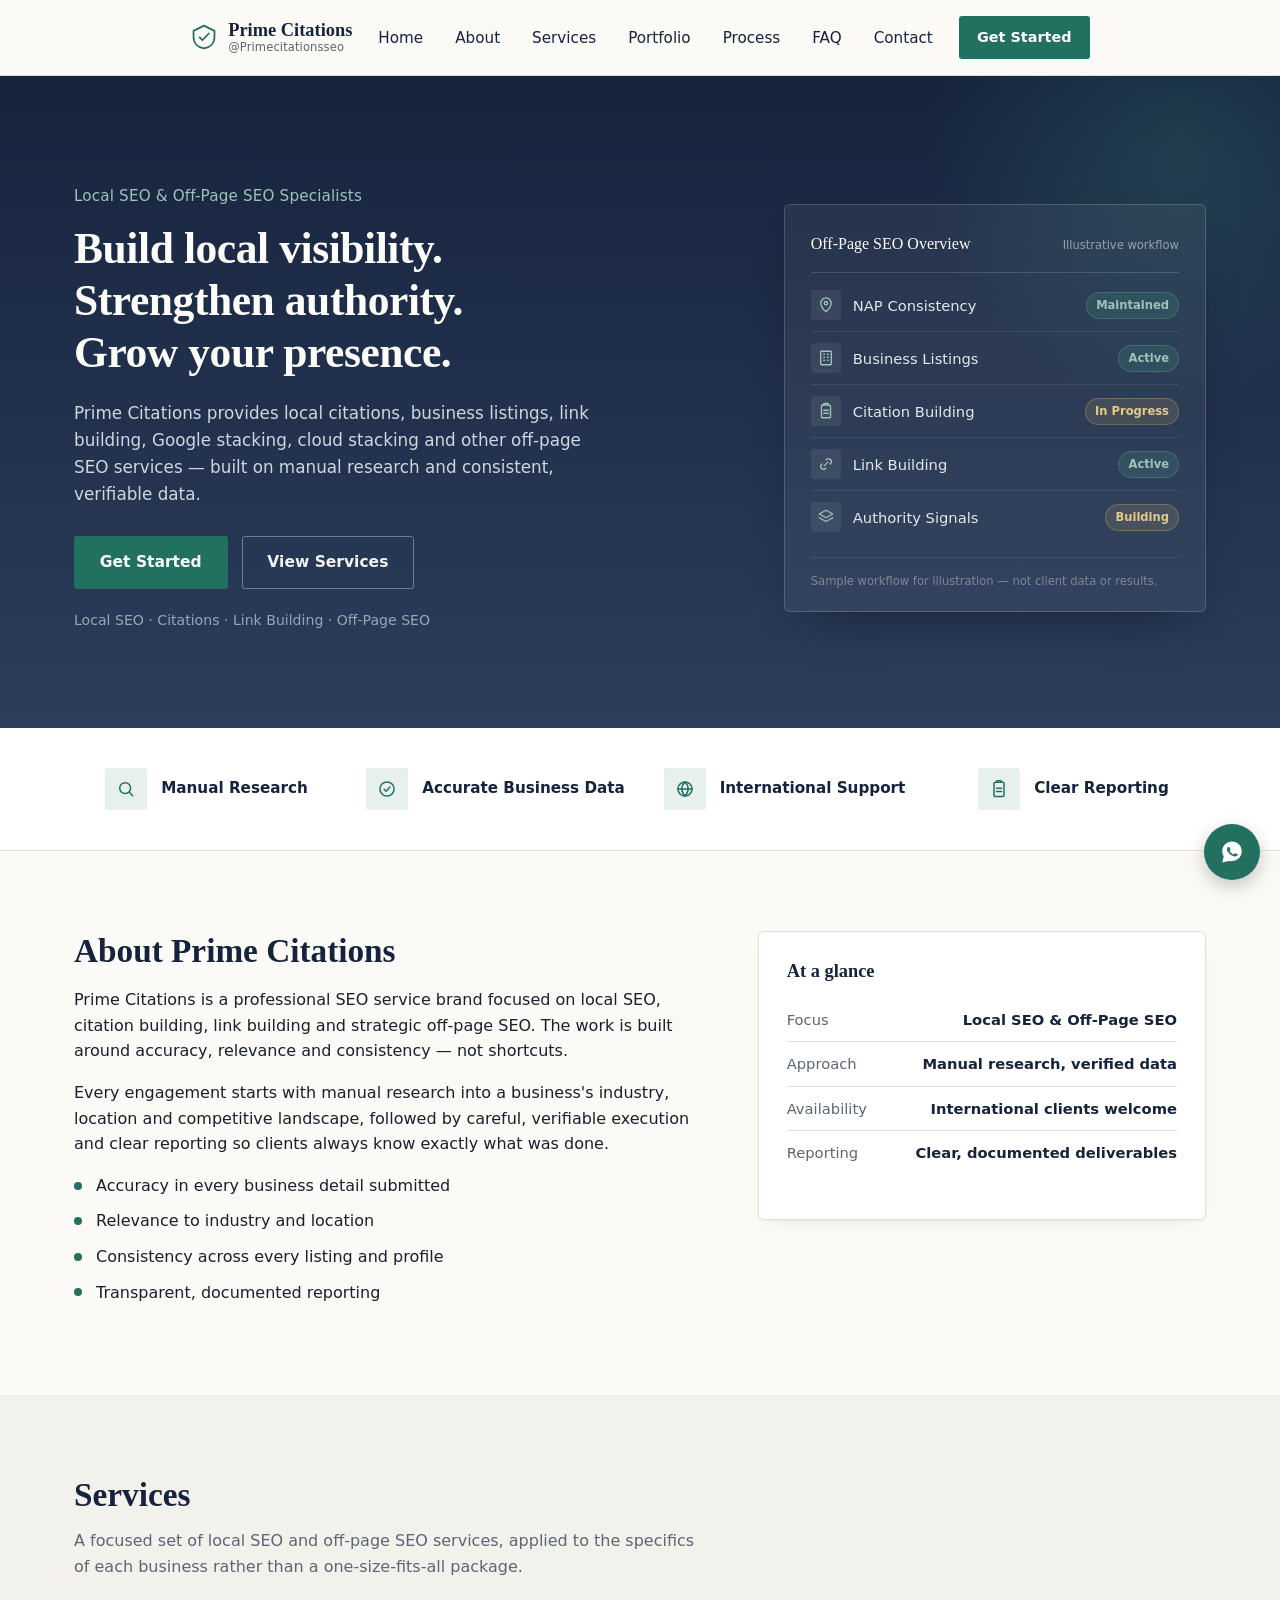
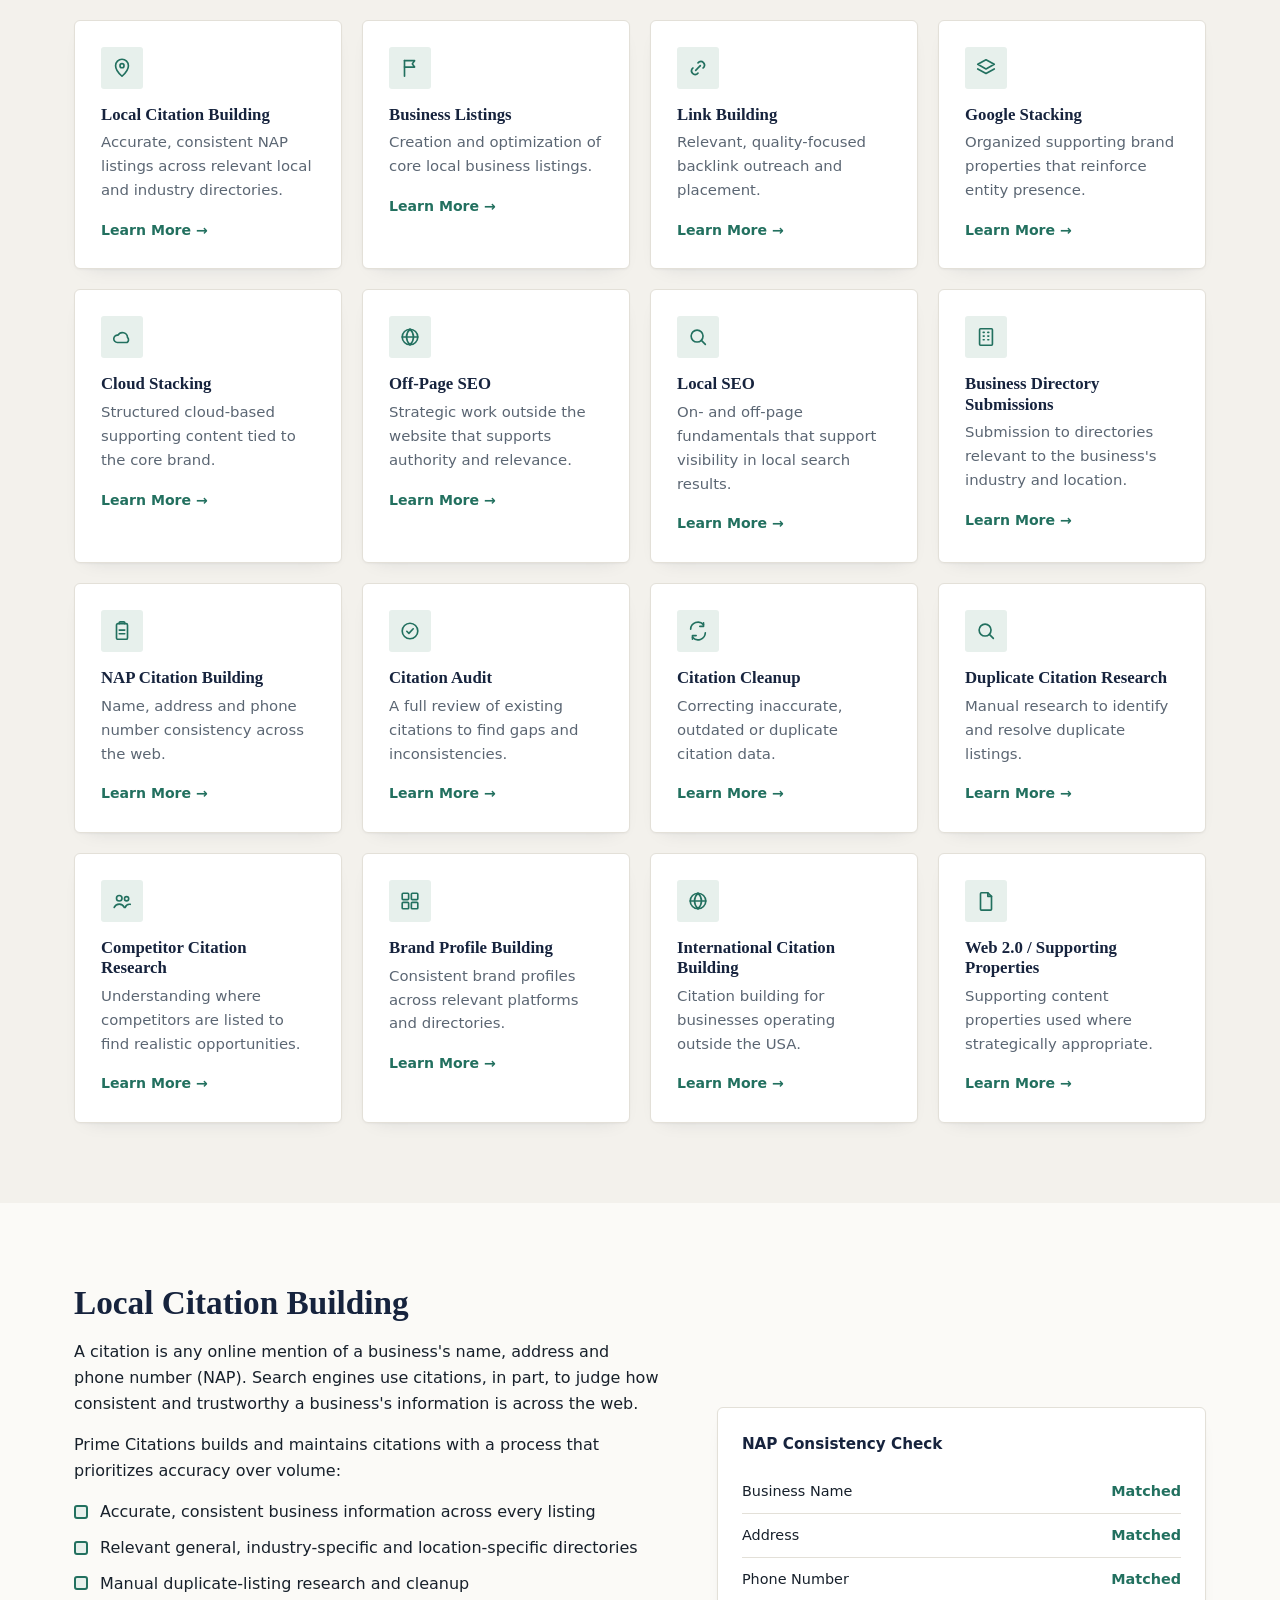
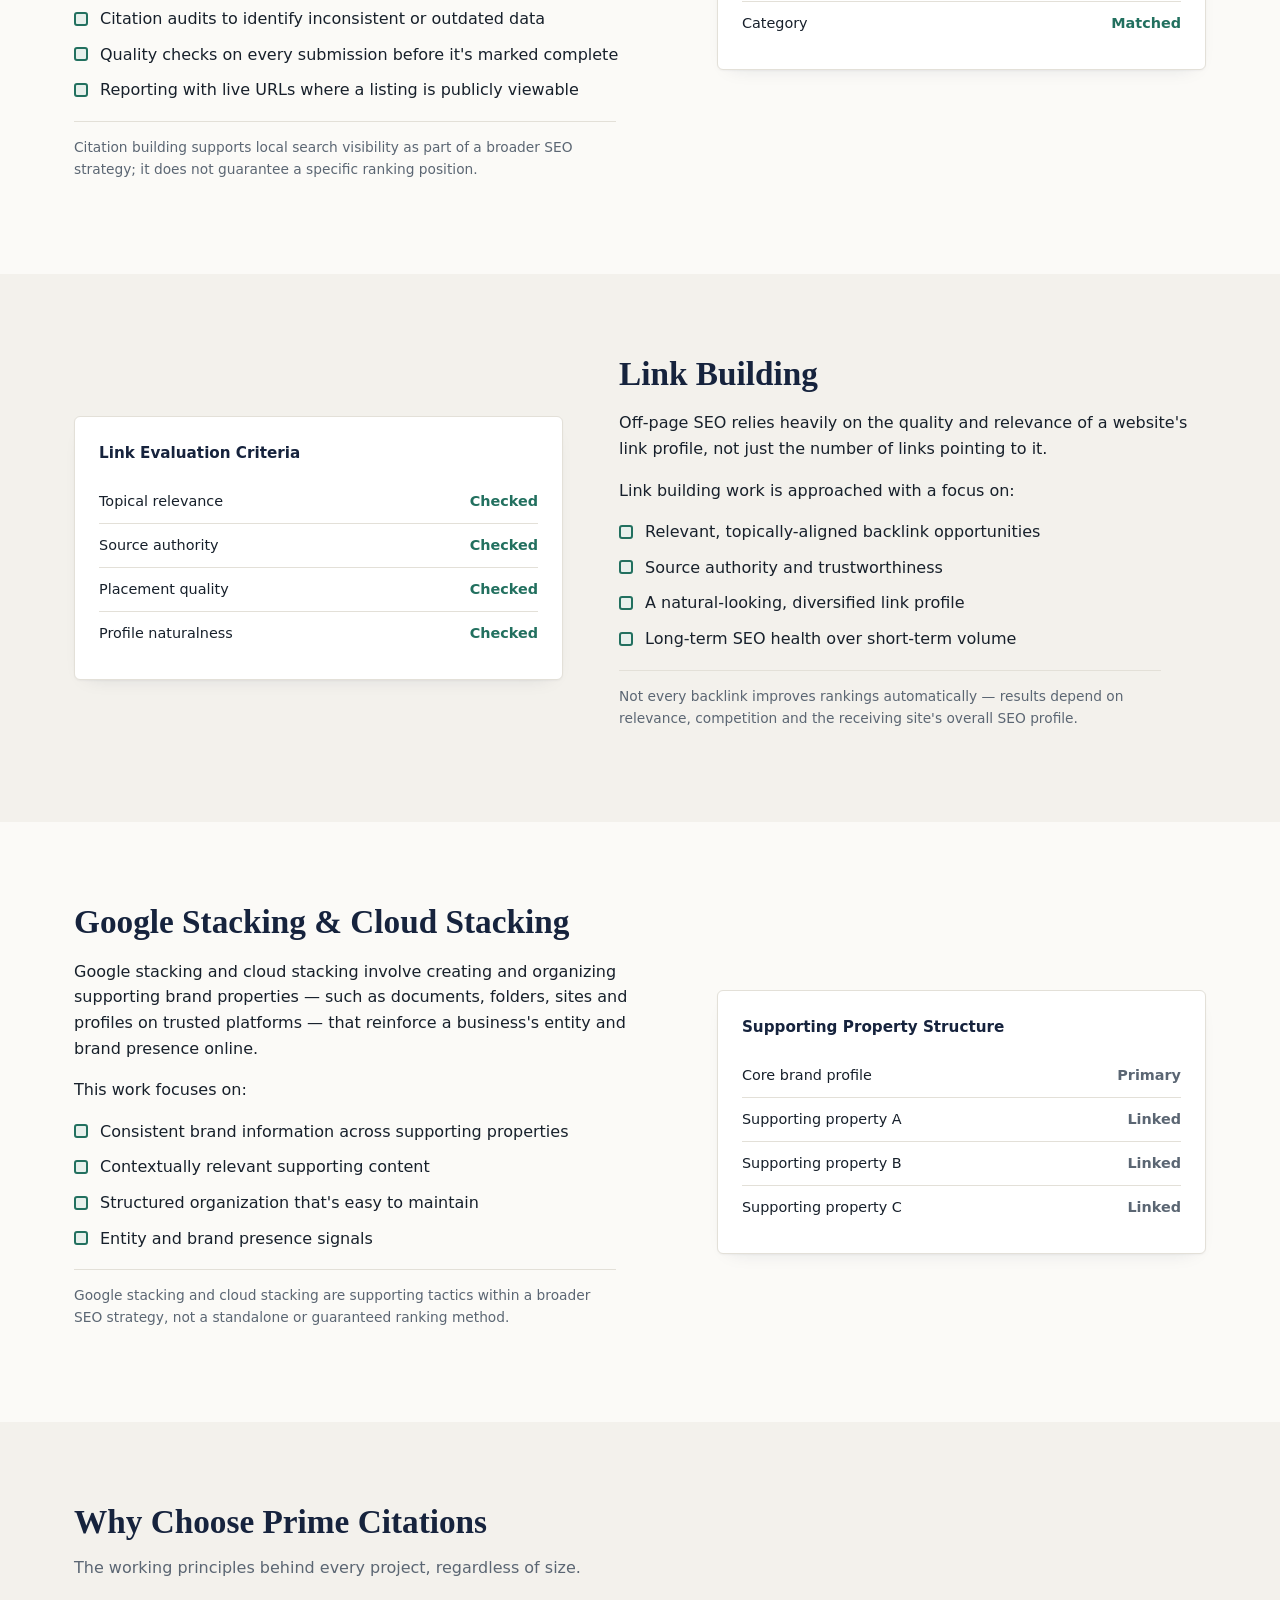
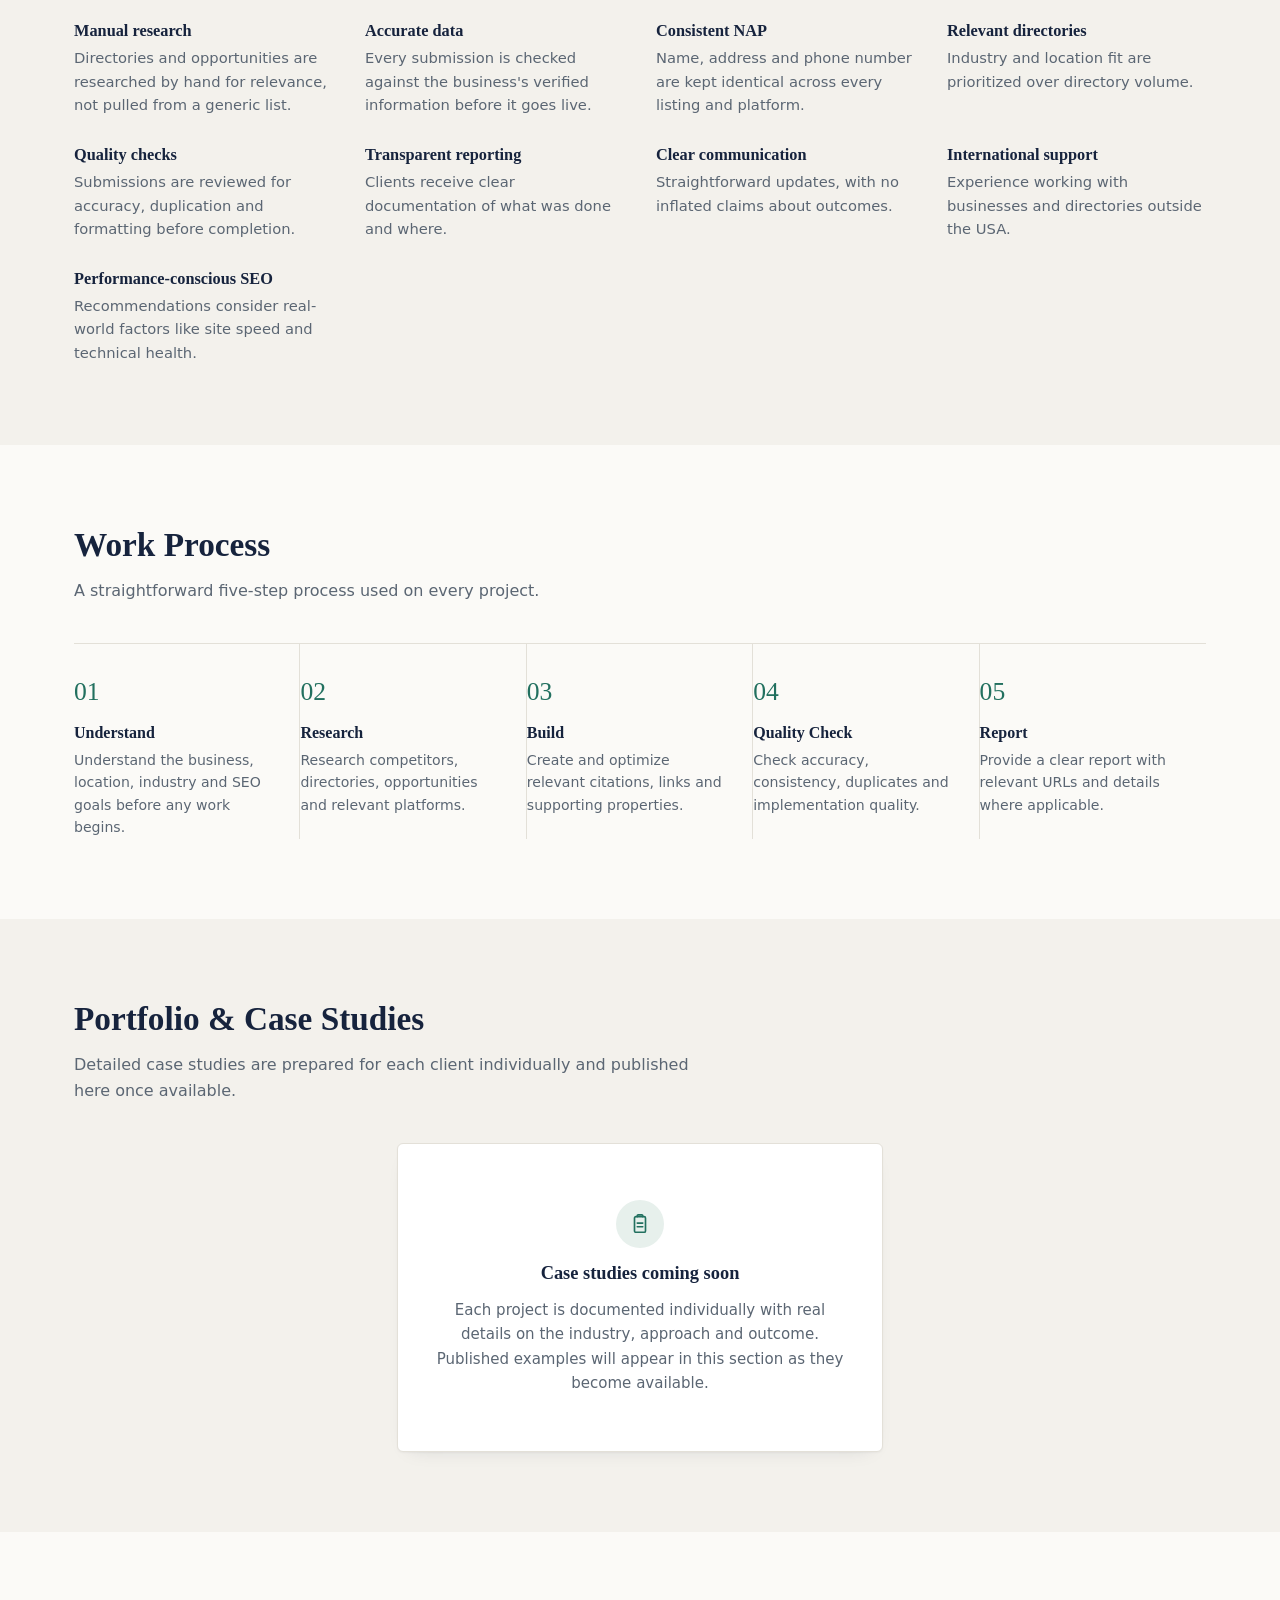
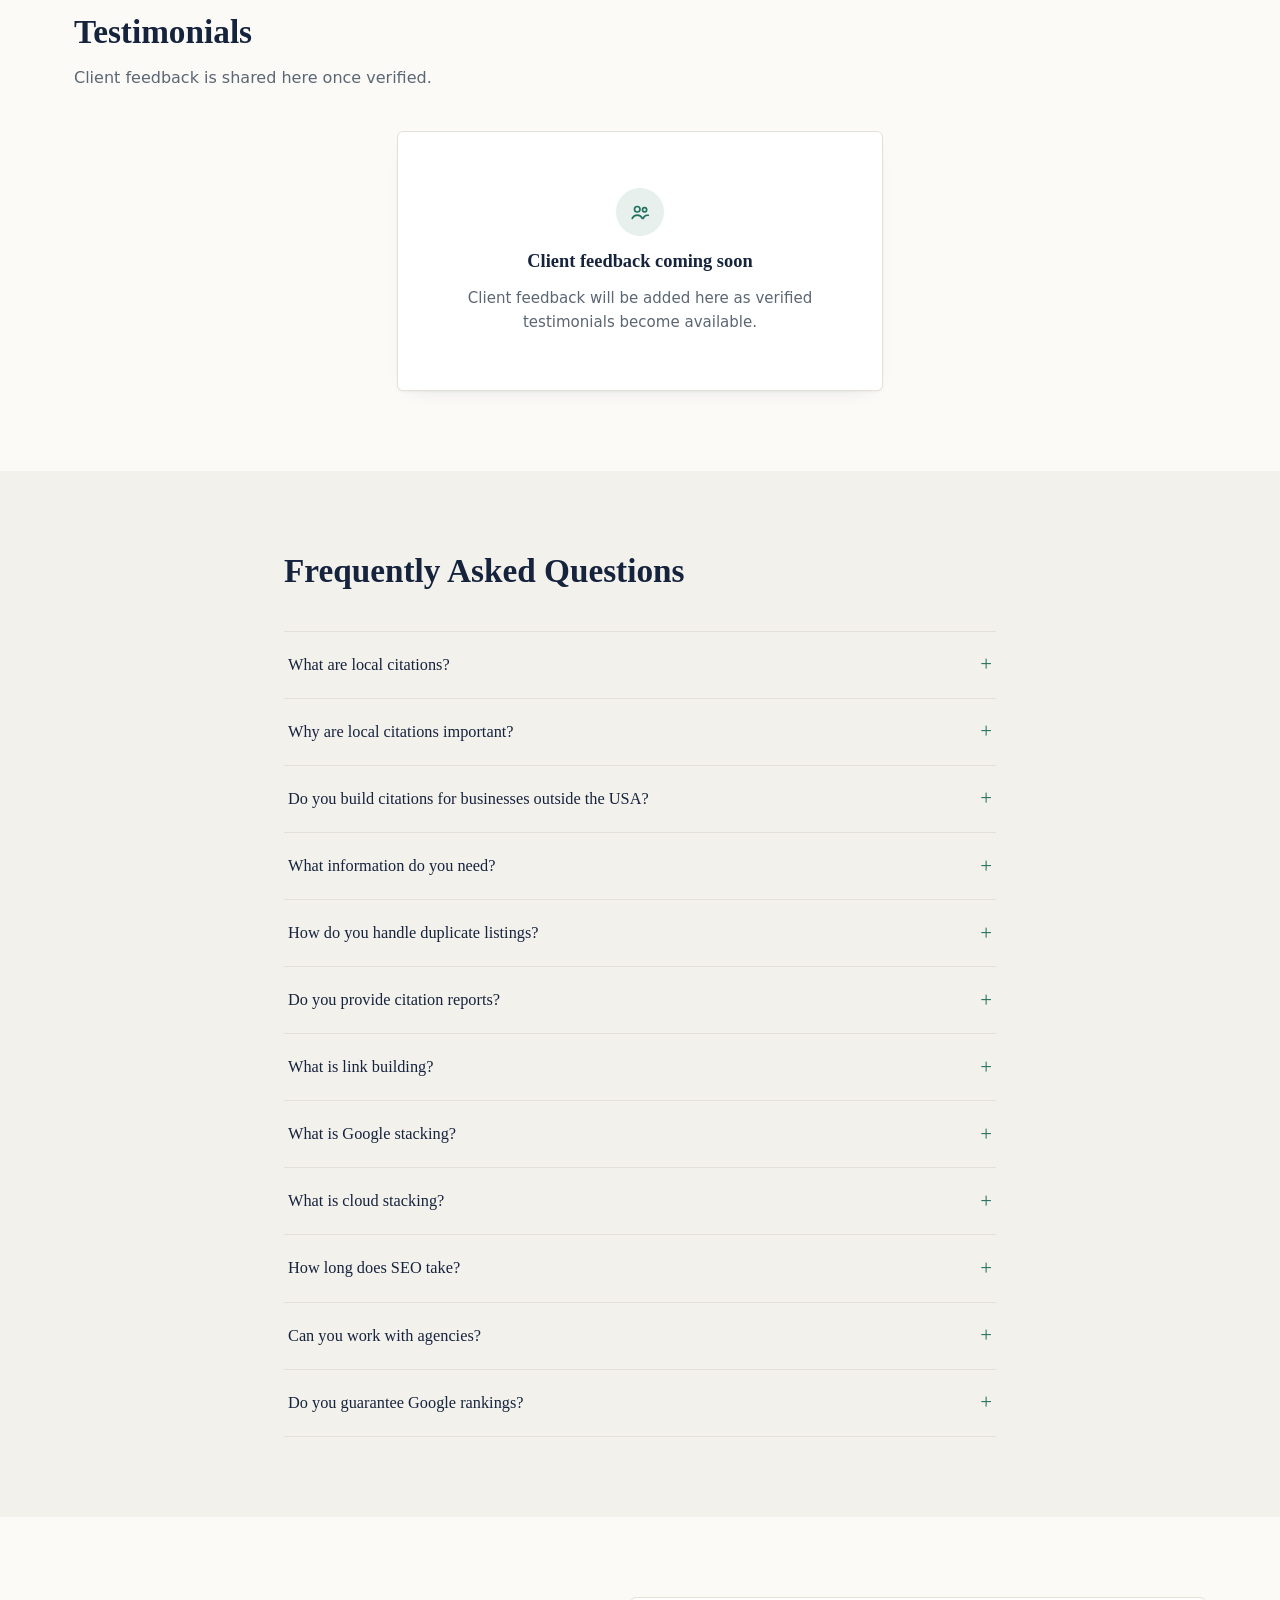
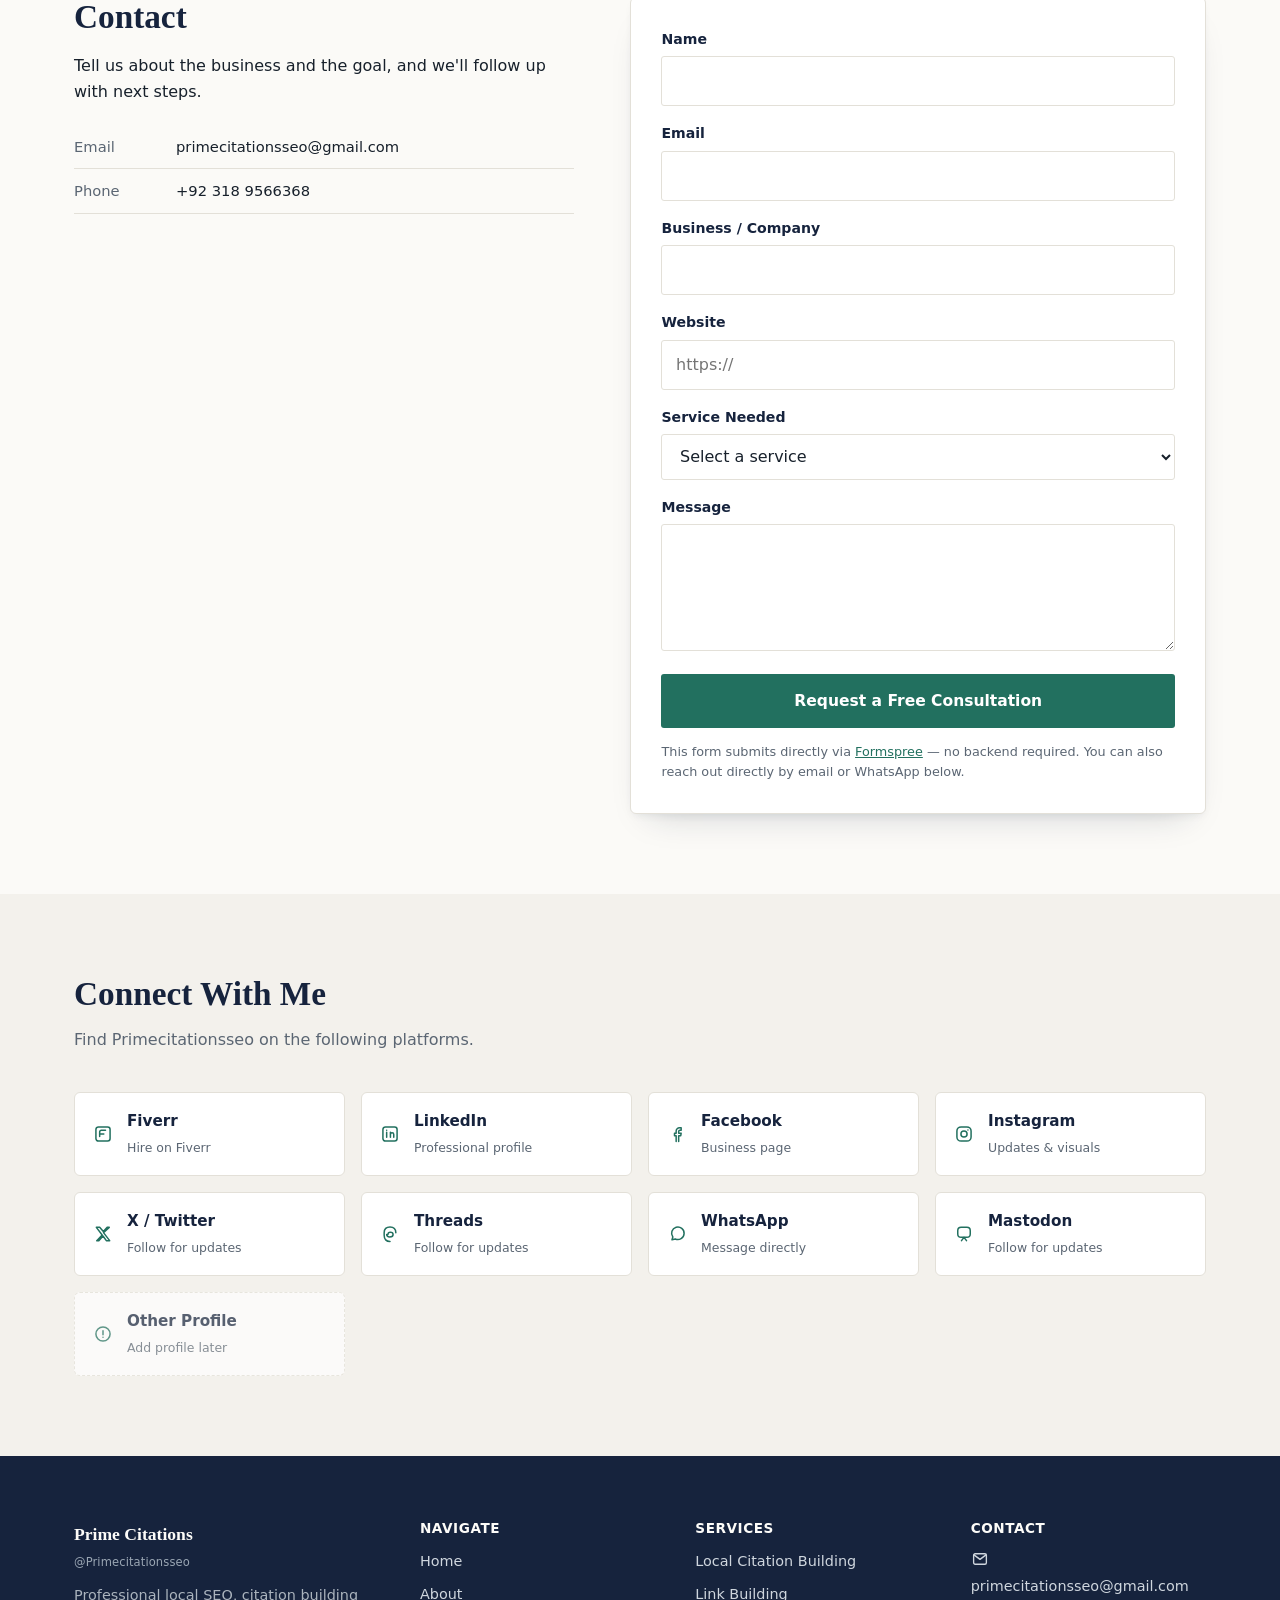
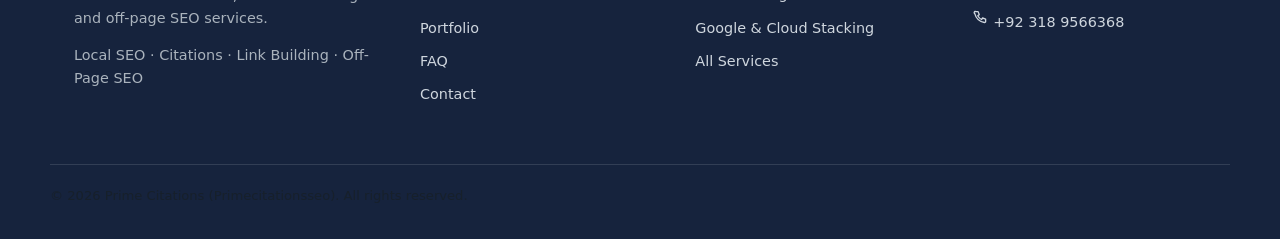
==== index.html @ f55e492c "Add files via upload" ====
<!DOCTYPE html>
<html lang="en">
<head>
<meta charset="UTF-8">
<meta name="viewport" content="width=device-width, initial-scale=1.0">
<title>Prime Citations | Local SEO, Citation Building &amp; Off-Page SEO Services</title>
<meta name="description" content="Prime Citations (Primecitationsseo) provides professional local SEO, citation building, link building and off-page SEO services for businesses that want a stronger, more consistent online presence.">
<meta name="author" content="Prime Citations">
<meta name="robots" content="index, follow">
<link rel="canonical" href="YOUR_WEBSITE_URL_HERE/">

<!-- Open Graph -->
<meta property="og:type" content="website">
<meta property="og:site_name" content="Prime Citations">
<meta property="og:title" content="Prime Citations | Local SEO, Citation Building &amp; Off-Page SEO Services">
<meta property="og:description" content="Professional local SEO, citation building, link building and off-page SEO services. Manual research, accurate NAP data and transparent reporting.">
<meta property="og:url" content="YOUR_WEBSITE_URL_HERE/">
<meta property="og:image" content="YOUR_WEBSITE_URL_HERE/assets/images/og-cover.webp">

<!-- Twitter / X -->
<meta name="twitter:card" content="summary_large_image">
<meta name="twitter:title" content="Prime Citations | Local SEO &amp; Off-Page SEO Services">
<meta name="twitter:description" content="Local citation building, link building and Google/cloud stacking for businesses that want a consistent, trustworthy online presence.">
<meta name="twitter:image" content="YOUR_WEBSITE_URL_HERE/assets/images/og-cover.webp">

<link rel="icon" href="favicon.svg" type="image/svg+xml">
<link rel="stylesheet" href="style.css">

<script type="application/ld+json">
{
  "@context": "https://schema.org",
  "@type": "ProfessionalService",
  "name": "Prime Citations",
  "alternateName": "Primecitationsseo",
  "description": "Professional local SEO, citation building, link building and off-page SEO services.",
  "url": "YOUR_WEBSITE_URL_HERE/",
  "email": "primecitationsseo@gmail.com",
  "telephone": "+923189566368",
  "areaServed": "Worldwide",
  "priceRange": "$$",
  "sameAs": [
    "https://www.fiverr.com/prime_citations?public_mode=true",
    "https://www.linkedin.com/in/khalil-ahmad-primecitationsseo",
    "https://www.facebook.com/primecitationsseo/",
    "https://www.instagram.com/khalilahmadk88/",
    "https://x.com/khalilahmad888",
    "https://www.threads.com/@khalilahmadk88",
    "https://mastodon.social/@primecitationsseo"
  ]
}
</script>
</head>
<body>

<a class="skip-link" href="#main">Skip to content</a>

<header class="site-header" id="site-header">
  <div class="container header-inner">
    <a href="#home" class="brand" aria-label="Prime Citations home">
      <span class="brand-mark" aria-hidden="true">
        <svg viewBox="0 0 32 32" width="28" height="28" fill="none" stroke="currentColor" stroke-width="2" stroke-linecap="round" stroke-linejoin="round">
          <path d="M16 3 4 9v6c0 8 5 13 12 14 7-1 12-6 12-14V9L16 3z"/>
          <path d="M11 16.5l3.2 3.2L21.5 12"/>
        </svg>
      </span>
      <span class="brand-text">
        <span class="brand-name">Prime Citations</span>
        <span class="brand-username">@Primecitationsseo</span>
      </span>
    </a>

    <nav class="main-nav" id="main-nav" aria-label="Primary">
      <ul>
        <li><a href="#home">Home</a></li>
        <li><a href="#about">About</a></li>
        <li><a href="#services">Services</a></li>
        <li><a href="#portfolio">Portfolio</a></li>
        <li><a href="#process">Process</a></li>
        <li><a href="#faq">FAQ</a></li>
        <li><a href="#contact">Contact</a></li>
      </ul>
    </nav>

    <div class="header-actions">
      <a href="#contact" class="btn btn-primary btn-sm">Get Started</a>
      <button class="nav-toggle" id="nav-toggle" aria-expanded="false" aria-controls="main-nav" aria-label="Open menu">
        <span></span><span></span><span></span>
      </button>
    </div>
  </div>
</header>

<main id="main">

  <!-- HERO -->
  <section class="hero" id="home">
    <div class="container hero-inner">
      <div class="hero-copy">
        <p class="hero-kicker">Local SEO &amp; Off-Page SEO Specialists</p>
        <h1>Build local visibility. Strengthen authority. Grow your presence.</h1>
        <p class="hero-lede">Prime Citations provides local citations, business listings, link building, Google stacking, cloud stacking and other off-page SEO services &mdash; built on manual research and consistent, verifiable data.</p>
        <div class="hero-actions">
          <a href="#contact" class="btn btn-primary">Get Started</a>
          <a href="#services" class="btn btn-outline">View Services</a>
        </div>
        <p class="hero-trustline">Local SEO &middot; Citations &middot; Link Building &middot; Off-Page SEO</p>
      </div>
      <div class="hero-panel" aria-hidden="true">
        <div class="hero-panel-card">
          <div class="hero-panel-head">
            <span class="hero-panel-title">Off-Page SEO Overview</span>
            <span class="hero-panel-subtitle">Illustrative workflow</span>
          </div>
          <div class="hero-panel-row">
            <span class="hero-panel-icon"><svg viewBox="0 0 24 24" fill="none" stroke="currentColor" stroke-width="1.8" stroke-linecap="round" stroke-linejoin="round" width="18" height="18"><path d="M12 21s7-6.2 7-11.5A7 7 0 0 0 5 9.5C5 14.8 12 21 12 21z"/><circle cx="12" cy="9.5" r="2.2"/></svg></span>
            <span class="hero-panel-label">NAP Consistency</span>
            <span class="status-badge status-maintained">Maintained</span>
          </div>
          <div class="hero-panel-row">
            <span class="hero-panel-icon"><svg viewBox="0 0 24 24" fill="none" stroke="currentColor" stroke-width="1.8" stroke-linecap="round" stroke-linejoin="round" width="18" height="18"><rect x="5" y="3" width="14" height="18" rx="1"/><path d="M9 7h1M14 7h1M9 11h1M14 11h1M9 15h1M14 15h1"/></svg></span>
            <span class="hero-panel-label">Business Listings</span>
            <span class="status-badge status-active">Active</span>
          </div>
          <div class="hero-panel-row">
            <span class="hero-panel-icon"><svg viewBox="0 0 24 24" fill="none" stroke="currentColor" stroke-width="1.8" stroke-linecap="round" stroke-linejoin="round" width="18" height="18"><rect x="6" y="4" width="12" height="17" rx="1.5"/><path d="M9 4V3a1 1 0 0 1 1-1h4a1 1 0 0 1 1 1v1"/><path d="M9 11h6M9 15h6"/></svg></span>
            <span class="hero-panel-label">Citation Building</span>
            <span class="status-badge status-progress">In Progress</span>
          </div>
          <div class="hero-panel-row">
            <span class="hero-panel-icon"><svg viewBox="0 0 24 24" fill="none" stroke="currentColor" stroke-width="1.8" stroke-linecap="round" stroke-linejoin="round" width="18" height="18"><path d="M9.5 14.5l5-5"/><path d="M12 6.5l1-1a4 4 0 0 1 5.5 5.5l-1 1"/><path d="M12 17.5l-1 1a4 4 0 0 1-5.5-5.5l1-1"/></svg></span>
            <span class="hero-panel-label">Link Building</span>
            <span class="status-badge status-active">Active</span>
          </div>
          <div class="hero-panel-row">
            <span class="hero-panel-icon"><svg viewBox="0 0 24 24" fill="none" stroke="currentColor" stroke-width="1.8" stroke-linecap="round" stroke-linejoin="round" width="18" height="18"><path d="M12 3l9 5-9 5-9-5 9-5z"/><path d="M3 13l9 5 9-5"/></svg></span>
            <span class="hero-panel-label">Authority Signals</span>
            <span class="status-badge status-progress">Building</span>
          </div>
          <p class="hero-panel-foot">Sample workflow for illustration &mdash; not client data or results.</p>
        </div>
      </div>
    </div>
  </section>

  <!-- TRUST POINTS -->
  <section class="trust-strip" aria-label="What guides our work">
    <div class="container trust-grid">
      <div class="trust-item">
        <span class="trust-icon"><svg viewBox="0 0 24 24" fill="none" stroke="currentColor" stroke-width="1.8" stroke-linecap="round" stroke-linejoin="round" width="20" height="20"><circle cx="11" cy="11" r="6.5"/><path d="M20 20l-4.3-4.3"/></svg></span>
        <span class="trust-label">Manual Research</span>
      </div>
      <div class="trust-item">
        <span class="trust-icon"><svg viewBox="0 0 24 24" fill="none" stroke="currentColor" stroke-width="1.8" stroke-linecap="round" stroke-linejoin="round" width="20" height="20"><circle cx="12" cy="12" r="8.5"/><path d="M8.5 12.3l2.3 2.3 4.7-5"/></svg></span>
        <span class="trust-label">Accurate Business Data</span>
      </div>
      <div class="trust-item">
        <span class="trust-icon"><svg viewBox="0 0 24 24" fill="none" stroke="currentColor" stroke-width="1.8" stroke-linecap="round" stroke-linejoin="round" width="20" height="20"><circle cx="12" cy="12" r="8.5"/><path d="M3.5 12h17M12 3.5c2.5 2.4 3.8 5.4 3.8 8.5s-1.3 6.1-3.8 8.5c-2.5-2.4-3.8-5.4-3.8-8.5S9.5 5.9 12 3.5z"/></svg></span>
        <span class="trust-label">International Support</span>
      </div>
      <div class="trust-item">
        <span class="trust-icon"><svg viewBox="0 0 24 24" fill="none" stroke="currentColor" stroke-width="1.8" stroke-linecap="round" stroke-linejoin="round" width="20" height="20"><rect x="6" y="4" width="12" height="17" rx="1.5"/><path d="M9 4V3a1 1 0 0 1 1-1h4a1 1 0 0 1 1 1v1"/><path d="M9 11h6M9 15h6"/></svg></span>
        <span class="trust-label">Clear Reporting</span>
      </div>
    </div>
  </section>

  <!-- ABOUT -->
  <section class="section" id="about">
    <div class="container about-grid">
      <div class="about-copy">
        <h2>About Prime Citations</h2>
        <p>Prime Citations is a professional SEO service brand focused on local SEO, citation building, link building and strategic off-page SEO. The work is built around accuracy, relevance and consistency &mdash; not shortcuts.</p>
        <p>Every engagement starts with manual research into a business's industry, location and competitive landscape, followed by careful, verifiable execution and clear reporting so clients always know exactly what was done.</p>
        <ul class="about-principles">
          <li>Accuracy in every business detail submitted</li>
          <li>Relevance to industry and location</li>
          <li>Consistency across every listing and profile</li>
          <li>Transparent, documented reporting</li>
        </ul>
      </div>
      <div class="about-aside">
        <h3>At a glance</h3>
        <dl class="about-facts">
          <div><dt>Focus</dt><dd>Local SEO &amp; Off-Page SEO</dd></div>
          <div><dt>Approach</dt><dd>Manual research, verified data</dd></div>
          <div><dt>Availability</dt><dd>International clients welcome</dd></div>
          <div><dt>Reporting</dt><dd>Clear, documented deliverables</dd></div>
        </dl>
      </div>
    </div>
  </section>

  <!-- SERVICES -->
  <section class="section section-alt" id="services">
    <div class="container">
      <div class="section-head">
        <h2>Services</h2>
        <p>A focused set of local SEO and off-page SEO services, applied to the specifics of each business rather than a one-size-fits-all package.</p>
      </div>
      <div class="services-grid" id="services-grid"><!-- populated by script.js --></div>
    </div>
  </section>

  <!-- LOCAL CITATION BUILDING -->
  <section class="section deep-dive" id="local-citation-building">
    <div class="container deep-dive-grid">
      <div class="deep-dive-copy">
        <h2>Local Citation Building</h2>
        <p>A citation is any online mention of a business's name, address and phone number (NAP). Search engines use citations, in part, to judge how consistent and trustworthy a business's information is across the web.</p>
        <p>Prime Citations builds and maintains citations with a process that prioritizes accuracy over volume:</p>
        <ul class="check-list">
          <li>Accurate, consistent business information across every listing</li>
          <li>Relevant general, industry-specific and location-specific directories</li>
          <li>Manual duplicate-listing research and cleanup</li>
          <li>Citation audits to identify inconsistent or outdated data</li>
          <li>Quality checks on every submission before it's marked complete</li>
          <li>Reporting with live URLs where a listing is publicly viewable</li>
        </ul>
        <p class="fine-print">Citation building supports local search visibility as part of a broader SEO strategy; it does not guarantee a specific ranking position.</p>
      </div>
      <div class="deep-dive-visual" aria-hidden="true">
        <div class="visual-card">
          <p class="visual-card-title">NAP Consistency Check</p>
          <div class="visual-row"><span>Business Name</span><span class="visual-ok">Matched</span></div>
          <div class="visual-row"><span>Address</span><span class="visual-ok">Matched</span></div>
          <div class="visual-row"><span>Phone Number</span><span class="visual-ok">Matched</span></div>
          <div class="visual-row"><span>Category</span><span class="visual-ok">Matched</span></div>
        </div>
      </div>
    </div>
  </section>

  <!-- LINK BUILDING -->
  <section class="section deep-dive deep-dive-reverse section-alt" id="link-building">
    <div class="container deep-dive-grid">
      <div class="deep-dive-visual" aria-hidden="true">
        <div class="visual-card">
          <p class="visual-card-title">Link Evaluation Criteria</p>
          <div class="visual-row"><span>Topical relevance</span><span class="visual-ok">Checked</span></div>
          <div class="visual-row"><span>Source authority</span><span class="visual-ok">Checked</span></div>
          <div class="visual-row"><span>Placement quality</span><span class="visual-ok">Checked</span></div>
          <div class="visual-row"><span>Profile naturalness</span><span class="visual-ok">Checked</span></div>
        </div>
      </div>
      <div class="deep-dive-copy">
        <h2>Link Building</h2>
        <p>Off-page SEO relies heavily on the quality and relevance of a website's link profile, not just the number of links pointing to it.</p>
        <p>Link building work is approached with a focus on:</p>
        <ul class="check-list">
          <li>Relevant, topically-aligned backlink opportunities</li>
          <li>Source authority and trustworthiness</li>
          <li>A natural-looking, diversified link profile</li>
          <li>Long-term SEO health over short-term volume</li>
        </ul>
        <p class="fine-print">Not every backlink improves rankings automatically &mdash; results depend on relevance, competition and the receiving site's overall SEO profile.</p>
      </div>
    </div>
  </section>

  <!-- GOOGLE / CLOUD STACKING -->
  <section class="section deep-dive" id="google-stacking">
    <div class="container deep-dive-grid">
      <div class="deep-dive-copy">
        <h2>Google Stacking &amp; Cloud Stacking</h2>
        <p>Google stacking and cloud stacking involve creating and organizing supporting brand properties &mdash; such as documents, folders, sites and profiles on trusted platforms &mdash; that reinforce a business's entity and brand presence online.</p>
        <p>This work focuses on:</p>
        <ul class="check-list">
          <li>Consistent brand information across supporting properties</li>
          <li>Contextually relevant supporting content</li>
          <li>Structured organization that's easy to maintain</li>
          <li>Entity and brand presence signals</li>
        </ul>
        <p class="fine-print">Google stacking and cloud stacking are supporting tactics within a broader SEO strategy, not a standalone or guaranteed ranking method.</p>
      </div>
      <div class="deep-dive-visual" aria-hidden="true">
        <div class="visual-card">
          <p class="visual-card-title">Supporting Property Structure</p>
          <div class="visual-row"><span>Core brand profile</span><span class="visual-tag">Primary</span></div>
          <div class="visual-row"><span>Supporting property A</span><span class="visual-tag">Linked</span></div>
          <div class="visual-row"><span>Supporting property B</span><span class="visual-tag">Linked</span></div>
          <div class="visual-row"><span>Supporting property C</span><span class="visual-tag">Linked</span></div>
        </div>
      </div>
    </div>
  </section>

  <!-- WHY CHOOSE US -->
  <section class="section section-alt" id="why-choose-us">
    <div class="container">
      <div class="section-head">
        <h2>Why Choose Prime Citations</h2>
        <p>The working principles behind every project, regardless of size.</p>
      </div>
      <div class="why-grid">
        <div class="why-item"><h3>Manual research</h3><p>Directories and opportunities are researched by hand for relevance, not pulled from a generic list.</p></div>
        <div class="why-item"><h3>Accurate data</h3><p>Every submission is checked against the business's verified information before it goes live.</p></div>
        <div class="why-item"><h3>Consistent NAP</h3><p>Name, address and phone number are kept identical across every listing and platform.</p></div>
        <div class="why-item"><h3>Relevant directories</h3><p>Industry and location fit are prioritized over directory volume.</p></div>
        <div class="why-item"><h3>Quality checks</h3><p>Submissions are reviewed for accuracy, duplication and formatting before completion.</p></div>
        <div class="why-item"><h3>Transparent reporting</h3><p>Clients receive clear documentation of what was done and where.</p></div>
        <div class="why-item"><h3>Clear communication</h3><p>Straightforward updates, with no inflated claims about outcomes.</p></div>
        <div class="why-item"><h3>International support</h3><p>Experience working with businesses and directories outside the USA.</p></div>
        <div class="why-item"><h3>Performance-conscious SEO</h3><p>Recommendations consider real-world factors like site speed and technical health.</p></div>
      </div>
    </div>
  </section>

  <!-- PROCESS -->
  <section class="section" id="process">
    <div class="container">
      <div class="section-head">
        <h2>Work Process</h2>
        <p>A straightforward five-step process used on every project.</p>
      </div>
      <ol class="process-list">
        <li class="process-item">
          <span class="process-index">01</span>
          <div>
            <h3>Understand</h3>
            <p>Understand the business, location, industry and SEO goals before any work begins.</p>
          </div>
        </li>
        <li class="process-item">
          <span class="process-index">02</span>
          <div>
            <h3>Research</h3>
            <p>Research competitors, directories, opportunities and relevant platforms.</p>
          </div>
        </li>
        <li class="process-item">
          <span class="process-index">03</span>
          <div>
            <h3>Build</h3>
            <p>Create and optimize relevant citations, links and supporting properties.</p>
          </div>
        </li>
        <li class="process-item">
          <span class="process-index">04</span>
          <div>
            <h3>Quality Check</h3>
            <p>Check accuracy, consistency, duplicates and implementation quality.</p>
          </div>
        </li>
        <li class="process-item">
          <span class="process-index">05</span>
          <div>
            <h3>Report</h3>
            <p>Provide a clear report with relevant URLs and details where applicable.</p>
          </div>
        </li>
      </ol>
    </div>
  </section>

  <!-- PORTFOLIO -->
  <section class="section section-alt" id="portfolio">
    <div class="container">
      <div class="section-head">
        <h2>Portfolio &amp; Case Studies</h2>
        <p>Detailed case studies are prepared for each client individually and published here once available.</p>
      </div>
      <div class="portfolio-grid" id="portfolio-grid"><!-- populated by script.js --></div>
    </div>
  </section>

  <!-- TESTIMONIALS -->
  <section class="section" id="testimonials">
    <div class="container">
      <div class="section-head">
        <h2>Testimonials</h2>
        <p>Client feedback is shared here once verified.</p>
      </div>
      <div class="testimonial-grid" id="testimonial-grid"><!-- populated by script.js --></div>
    </div>
  </section>

  <!-- FAQ -->
  <section class="section section-alt" id="faq">
    <div class="container container-narrow">
      <div class="section-head">
        <h2>Frequently Asked Questions</h2>
      </div>
      <div class="faq-list" id="faq-list"><!-- populated by script.js --></div>
    </div>
  </section>

  <!-- CONTACT -->
  <section class="section" id="contact">
    <div class="container contact-grid">
      <div class="contact-intro">
        <h2>Contact</h2>
        <p>Tell us about the business and the goal, and we'll follow up with next steps.</p>
        <div class="contact-details" id="contact-details"><!-- populated by script.js --></div>
      </div>

      <form class="contact-form" id="contact-form" action="https://formspree.io/f/xyezjgvn" method="POST">
        <div class="form-row">
          <label for="cf-name">Name</label>
          <input type="text" id="cf-name" name="name" required autocomplete="name">
        </div>
        <div class="form-row">
          <label for="cf-email">Email</label>
          <input type="email" id="cf-email" name="email" required autocomplete="email">
        </div>
        <div class="form-row">
          <label for="cf-company">Business / Company</label>
          <input type="text" id="cf-company" name="company" autocomplete="organization">
        </div>
        <div class="form-row">
          <label for="cf-website">Website</label>
          <input type="url" id="cf-website" name="website" placeholder="https://">
        </div>
        <div class="form-row">
          <label for="cf-service">Service Needed</label>
          <select id="cf-service" name="service">
            <option value="">Select a service</option>
            <option>Local Citation Building</option>
            <option>Local SEO</option>
            <option>Off-Page SEO</option>
            <option>Link Building</option>
            <option>Google Stacking / Cloud Stacking</option>
            <option>Citation Audit / Cleanup</option>
            <option>Other</option>
          </select>
        </div>
        <div class="form-row">
          <label for="cf-message">Message</label>
          <textarea id="cf-message" name="message" rows="4" required></textarea>
        </div>
        <button type="submit" class="btn btn-primary btn-block">Request a Free Consultation</button>
        <p class="form-note">This form submits directly via <a href="https://formspree.io" target="_blank" rel="noopener noreferrer">Formspree</a> &mdash; no backend required. You can also reach out directly by email or WhatsApp below.</p>
      </form>
    </div>
  </section>

  <!-- CONNECT -->
  <section class="section section-alt" id="connect">
    <div class="container">
      <div class="section-head">
        <h2>Connect With Me</h2>
        <p>Find Primecitationsseo on the following platforms.</p>
      </div>
      <ul class="social-grid" id="social-grid"><!-- populated by script.js --></ul>
    </div>
  </section>

</main>

<footer class="site-footer">
  <div class="container footer-grid">
    <div class="footer-brand">
      <span class="brand-name">Prime Citations</span>
      <span class="brand-username">@Primecitationsseo</span>
      <p>Professional local SEO, citation building and off-page SEO services.</p>
      <p class="footer-tagline">Local SEO &middot; Citations &middot; Link Building &middot; Off-Page SEO</p>
    </div>
    <nav class="footer-nav" aria-label="Footer">
      <h3>Navigate</h3>
      <ul>
        <li><a href="#home">Home</a></li>
        <li><a href="#about">About</a></li>
        <li><a href="#portfolio">Portfolio</a></li>
        <li><a href="#faq">FAQ</a></li>
        <li><a href="#contact">Contact</a></li>
      </ul>
    </nav>
    <nav class="footer-nav" aria-label="Services">
      <h3>Services</h3>
      <ul>
        <li><a href="#local-citation-building">Local Citation Building</a></li>
        <li><a href="#link-building">Link Building</a></li>
        <li><a href="#google-stacking">Google &amp; Cloud Stacking</a></li>
        <li><a href="#services">All Services</a></li>
      </ul>
    </nav>
    <div class="footer-contact">
      <h3>Contact</h3>
      <ul id="footer-contact-list"><!-- populated by script.js --></ul>
    </div>
  </div>
  <div class="container footer-bottom">
    <p>&copy; <span id="footer-year"></span> Prime Citations (Primecitationsseo). All rights reserved.</p>
  </div>
</footer>

<!-- WhatsApp floating button -->
<a href="#" class="whatsapp-float" id="whatsapp-float" target="_blank" rel="noopener noreferrer" aria-label="Chat with Prime Citations on WhatsApp">
  <svg viewBox="0 0 32 32" width="26" height="26" fill="currentColor" aria-hidden="true">
    <path d="M16.02 3C9.4 3 4 8.36 4 15c0 2.34.68 4.52 1.86 6.38L4 29l7.82-1.8A11.9 11.9 0 0 0 16.02 27C22.63 27 28 21.64 28 15S22.63 3 16.02 3zm6.3 16.9c-.27.76-1.55 1.44-2.14 1.5-.57.06-1.1.28-3.7-.77-3.13-1.25-5.15-4.4-5.3-4.6-.16-.2-1.27-1.68-1.27-3.2 0-1.52.8-2.27 1.08-2.58.27-.3.6-.38.8-.38h.58c.19 0 .44-.07.68.53.27.64.9 2.2.98 2.36.08.17.13.36.02.58-.1.22-.16.35-.32.53-.16.19-.34.42-.48.56-.16.16-.33.33-.14.65.19.32.86 1.42 1.86 2.3 1.28 1.14 2.35 1.5 2.67 1.67.32.16.5.14.7-.08.19-.22.83-.97 1.05-1.3.22-.32.44-.27.73-.16.3.11 1.9.9 2.22 1.06.32.16.54.24.62.38.08.14.08.78-.19 1.53z"/>
  </svg>
</a>

<script src="script.js"></script>
</body>
</html>
---- style.css ----
/* =========================================================
   PRIME CITATIONS — STYLE SHEET
   Design tokens live at the top under :root. Change colors,
   spacing or radius there and they update everywhere.
   ========================================================= */

:root {
  /* Color */
  --primary: #16233d;      /* deep ink navy — headings, nav, footer */
  --primary-soft: #2c3e5c; /* lighter navy for gradients/hover */
  --secondary: #2f4858;    /* slate teal */
  --background: #fbfaf7;   /* soft off-white page background */
  --surface: #ffffff;      /* card / panel background */
  --surface-alt: #f3f1ec;  /* alternate section background */
  --text: #17202b;         /* body text */
  --muted: #5b6673;        /* secondary text */
  --border: #e3e0d8;       /* hairline borders */
  --accent: #22705f;       /* deep teal-green — verified/CTA accent */
  --accent-soft: #e7f0ec;  /* light accent background */
  --whatsapp: #22705f;

  /* Type */
  --font-display: ui-serif, "Iowan Old Style", "Palatino Linotype", "URW Palladio", Georgia, serif;
  --font-body: ui-sans-serif, system-ui, -apple-system, "Segoe UI", Roboto, "Helvetica Neue", Arial, sans-serif;

  /* Layout */
  --radius-sm: 3px;
  --radius-md: 6px;
  --shadow-sm: 0 1px 2px rgba(22, 35, 61, 0.04), 0 8px 20px -14px rgba(22, 35, 61, 0.18);
  --shadow-md: 0 4px 10px -4px rgba(22, 35, 61, 0.1), 0 18px 34px -20px rgba(22, 35, 61, 0.22);
  --container: 1180px;
  --container-narrow: 760px;
  --header-h: 76px;
}

/* =========================================================
   RESET / BASE
   ========================================================= */
*, *::before, *::after { box-sizing: border-box; }
html { scroll-behavior: smooth; scroll-padding-top: var(--header-h); }
body {
  margin: 0;
  background: var(--background);
  color: var(--text);
  font-family: var(--font-body);
  font-size: 16px;
  line-height: 1.6;
  -webkit-font-smoothing: antialiased;
  text-rendering: optimizeLegibility;
}
img { max-width: 100%; display: block; }
a { color: inherit; text-decoration: none; }
ul, ol { margin: 0; padding: 0; list-style: none; }
button { font: inherit; }
h1, h2, h3, h4 {
  font-family: var(--font-display);
  color: var(--primary);
  line-height: 1.2;
  margin: 0 0 0.5em;
  font-weight: 600;
}
h1 { font-size: clamp(2.1rem, 4.2vw, 3.4rem); letter-spacing: -0.01em; }
h2 { font-size: clamp(1.6rem, 2.6vw, 2.2rem); }
h3 { font-size: 1.15rem; }
p { margin: 0 0 1em; color: var(--text); max-width: 62ch; }
code { background: var(--surface-alt); padding: 0.1em 0.4em; border-radius: var(--radius-sm); font-size: 0.9em; }

@media (prefers-reduced-motion: reduce) {
  html { scroll-behavior: auto; }
  *, *::before, *::after { animation-duration: 0.001ms !important; animation-iteration-count: 1 !important; transition-duration: 0.001ms !important; }
}

.skip-link {
  position: absolute;
  left: -9999px;
  top: 0;
  background: var(--primary);
  color: #fff;
  padding: 0.75em 1.25em;
  z-index: 200;
  border-radius: 0 0 var(--radius-sm) 0;
}
.skip-link:focus {
  left: 0;
}

:focus-visible {
  outline: 2px solid var(--accent);
  outline-offset: 2px;
}

.container {
  max-width: var(--container);
  margin: 0 auto;
  padding: 0 24px;
}
.container-narrow { max-width: var(--container-narrow); }

.section { padding: 80px 0; }
.section-alt { background: var(--surface-alt); }
.section-head { max-width: 640px; margin: 0 0 40px; }
.section-head h2 { margin-bottom: 0.4em; }
.section-head p { color: var(--muted); margin: 0; }

/* =========================================================
   BUTTONS
   ========================================================= */
.btn {
  display: inline-flex;
  align-items: center;
  justify-content: center;
  gap: 0.5em;
  padding: 0.85em 1.6em;
  border-radius: var(--radius-sm);
  font-weight: 600;
  font-size: 0.97rem;
  border: 1px solid transparent;
  cursor: pointer;
  transition: background-color 0.18s ease, border-color 0.18s ease, color 0.18s ease, transform 0.18s ease;
}
.btn-primary {
  background: var(--accent);
  color: #fff;
}
.btn-primary:hover { background: #1b5a4c; }
.btn-outline {
  background: transparent;
  border-color: var(--border);
  color: var(--primary);
}
.btn-outline:hover { border-color: var(--primary); }
.btn-sm { padding: 0.6em 1.2em; font-size: 0.9rem; }
.btn-block { width: 100%; }

/* =========================================================
   HEADER
   ========================================================= */
.site-header {
  position: sticky;
  top: 0;
  z-index: 100;
  background: rgba(251, 250, 247, 0.92);
  backdrop-filter: saturate(140%) blur(8px);
  border-bottom: 1px solid var(--border);
  height: var(--header-h);
  display: flex;
  align-items: center;
}
.header-inner {
  display: flex;
  align-items: center;
  justify-content: space-between;
  gap: 24px;
}
.brand {
  display: flex;
  align-items: center;
  gap: 10px;
}
.brand-mark { color: var(--accent); display: flex; }
.brand-text { display: flex; flex-direction: column; line-height: 1.15; }
.brand-name { font-family: var(--font-display); font-weight: 600; font-size: 1.15rem; color: var(--primary); }
.brand-username { font-size: 0.72rem; color: var(--muted); letter-spacing: 0.01em; }

.main-nav ul { display: flex; gap: 28px; }
.main-nav a {
  font-size: 0.95rem;
  color: var(--primary);
  padding: 6px 2px;
  border-bottom: 2px solid transparent;
  transition: border-color 0.18s ease, color 0.18s ease;
}
.main-nav a:hover { border-color: var(--accent); }

.header-actions { display: flex; align-items: center; gap: 14px; }

.nav-toggle {
  display: none;
  flex-direction: column;
  justify-content: center;
  gap: 5px;
  width: 40px;
  height: 40px;
  background: transparent;
  border: 1px solid var(--border);
  border-radius: var(--radius-sm);
  cursor: pointer;
}
.nav-toggle span {
  display: block;
  height: 2px;
  width: 18px;
  margin: 0 auto;
  background: var(--primary);
  transition: transform 0.2s ease, opacity 0.2s ease;
}
.nav-toggle[aria-expanded="true"] span:nth-child(1) { transform: translateY(7px) rotate(45deg); }
.nav-toggle[aria-expanded="true"] span:nth-child(2) { opacity: 0; }
.nav-toggle[aria-expanded="true"] span:nth-child(3) { transform: translateY(-7px) rotate(-45deg); }

/* =========================================================
   HERO
   ========================================================= */
.hero {
  position: relative;
  background: linear-gradient(180deg, var(--primary) 0%, var(--primary-soft) 100%);
  color: #f4f2ec;
  padding: 108px 0 96px;
  overflow: hidden;
}
.hero::before {
  content: "";
  position: absolute;
  top: -180px;
  right: -160px;
  width: 520px;
  height: 520px;
  border-radius: 50%;
  background: radial-gradient(circle at 50% 50%, rgba(79, 184, 151, 0.16), transparent 70%);
  pointer-events: none;
}
.hero-inner {
  position: relative;
  display: grid;
  grid-template-columns: 1.3fr 0.85fr;
  gap: 64px;
  align-items: center;
}
.hero-kicker {
  color: #9cc4b7;
  font-size: 0.95rem;
  margin-bottom: 0.9em;
  font-weight: 500;
  letter-spacing: 0.01em;
}
.hero h1 {
  color: #fdfcf9;
  max-width: 20ch;
  font-size: clamp(2.15rem, 3.4vw, 3.05rem);
  text-wrap: balance;
}
.hero-lede { color: #cfd6de; max-width: 50ch; font-size: 1.05rem; }
.hero-actions { display: flex; gap: 14px; flex-wrap: wrap; margin: 28px 0 20px; }
.hero .btn-outline { border-color: rgba(255,255,255,0.35); color: #f4f2ec; }
.hero .btn-outline:hover { border-color: #f4f2ec; }
.hero-trustline { color: #9aa6b3; font-size: 0.88rem; margin: 0; }

.hero-panel-card {
  background: rgba(255,255,255,0.055);
  border: 1px solid rgba(255,255,255,0.16);
  border-radius: var(--radius-md);
  padding: 26px 26px 20px;
  box-shadow: 0 24px 48px -24px rgba(0,0,0,0.45);
}
.hero-panel-head {
  display: flex;
  justify-content: space-between;
  align-items: baseline;
  gap: 10px;
  padding-bottom: 16px;
  margin-bottom: 6px;
  border-bottom: 1px solid rgba(255,255,255,0.14);
}
.hero-panel-title { font-family: var(--font-display); font-size: 1rem; color: #fdfcf9; }
.hero-panel-subtitle { font-size: 0.72rem; color: #93a1ad; }
.hero-panel-row {
  display: flex;
  align-items: center;
  gap: 12px;
  padding: 11px 0;
  border-bottom: 1px solid rgba(255,255,255,0.09);
  color: #e3e7ea;
  font-size: 0.92rem;
}
.hero-panel-row:last-of-type { border-bottom: none; }
.hero-panel-icon {
  display: flex;
  align-items: center;
  justify-content: center;
  width: 30px;
  height: 30px;
  flex-shrink: 0;
  color: #9cc4b7;
  background: rgba(255,255,255,0.07);
  border-radius: var(--radius-sm);
}
.hero-panel-label { flex: 1; }
.status-badge {
  font-size: 0.72rem;
  font-weight: 600;
  padding: 3px 9px;
  border-radius: 999px;
  white-space: nowrap;
  border: 1px solid transparent;
}
.status-maintained { color: #9cc4b7; background: rgba(79, 184, 151, 0.14); border-color: rgba(79, 184, 151, 0.3); }
.status-active { color: #9cc4b7; background: rgba(79, 184, 151, 0.14); border-color: rgba(79, 184, 151, 0.3); }
.status-progress { color: #e3c98a; background: rgba(216, 180, 107, 0.14); border-color: rgba(216, 180, 107, 0.3); }
.hero-panel-foot {
  font-size: 0.72rem;
  color: #7c8894;
  margin: 14px 0 0;
  padding-top: 14px;
  border-top: 1px solid rgba(255,255,255,0.09);
}
.dot { width: 8px; height: 8px; border-radius: 50%; flex-shrink: 0; }
.dot-ok { background: #4fb897; }
.dot-pending { background: #d8b46b; }

/* =========================================================
   TRUST STRIP
   ========================================================= */
.trust-strip { padding: 40px 0; background: var(--surface); border-bottom: 1px solid var(--border); }
.trust-grid {
  display: grid;
  grid-template-columns: repeat(4, 1fr);
  gap: 24px;
}
.trust-item {
  display: flex;
  align-items: center;
  gap: 14px;
  justify-content: center;
  text-align: left;
}
.trust-icon {
  width: 42px;
  height: 42px;
  flex-shrink: 0;
  display: flex;
  align-items: center;
  justify-content: center;
  color: var(--accent);
  background: var(--accent-soft);
  border-radius: var(--radius-sm);
}
.trust-label { font-weight: 600; color: var(--primary); font-size: 0.95rem; }

/* =========================================================
   ABOUT
   ========================================================= */
.about-grid {
  display: grid;
  grid-template-columns: 1.4fr 1fr;
  gap: 56px;
  align-items: start;
}
.about-principles li {
  position: relative;
  padding-left: 22px;
  margin-bottom: 10px;
  color: var(--text);
}
.about-principles li::before {
  content: "";
  position: absolute;
  left: 0;
  top: 0.55em;
  width: 8px;
  height: 8px;
  background: var(--accent);
  border-radius: 50%;
}
.about-aside {
  background: var(--surface);
  border: 1px solid var(--border);
  border-radius: var(--radius-md);
  padding: 28px;
  box-shadow: var(--shadow-sm);
}
.about-facts div { display: flex; justify-content: space-between; gap: 12px; padding: 10px 0; border-bottom: 1px solid var(--border); font-size: 0.92rem; }
.about-facts div:last-child { border-bottom: none; }
.about-facts dt { color: var(--muted); }
.about-facts dd { margin: 0; font-weight: 600; color: var(--primary); text-align: right; }

/* =========================================================
   SERVICES GRID
   ========================================================= */
.services-grid {
  display: grid;
  grid-template-columns: repeat(auto-fill, minmax(260px, 1fr));
  gap: 20px;
}
.service-card {
  background: var(--surface);
  border: 1px solid var(--border);
  border-radius: var(--radius-md);
  padding: 26px;
  box-shadow: var(--shadow-sm);
  transition: border-color 0.18s ease, transform 0.18s ease, box-shadow 0.18s ease;
}
.service-card:hover { border-color: var(--accent); transform: translateY(-2px); box-shadow: var(--shadow-md); }
.service-icon {
  width: 42px;
  height: 42px;
  display: flex;
  align-items: center;
  justify-content: center;
  color: var(--accent);
  background: var(--accent-soft);
  border-radius: var(--radius-sm);
  margin-bottom: 16px;
}
.service-card h3 { margin-bottom: 0.4em; font-size: 1.05rem; }
.service-card p { color: var(--muted); font-size: 0.93rem; margin-bottom: 14px; }
.service-link { font-size: 0.88rem; font-weight: 600; color: var(--accent); }
.service-link:hover { text-decoration: underline; }

/* =========================================================
   DEEP DIVE SECTIONS (citations / links / stacking)
   ========================================================= */
.deep-dive-grid {
  display: grid;
  grid-template-columns: 1.2fr 1fr;
  gap: 56px;
  align-items: center;
}
.deep-dive-reverse .deep-dive-grid { grid-template-columns: 1fr 1.2fr; }
.check-list li {
  position: relative;
  padding-left: 26px;
  margin-bottom: 10px;
}
.check-list li::before {
  content: "";
  position: absolute;
  left: 0;
  top: 0.35em;
  width: 14px;
  height: 14px;
  border: 2px solid var(--accent);
  border-radius: 3px;
  background: var(--accent-soft);
}
.fine-print { color: var(--muted); font-size: 0.86rem; border-top: 1px solid var(--border); padding-top: 14px; margin-top: 18px; }

.visual-card {
  background: var(--surface);
  border: 1px solid var(--border);
  border-radius: var(--radius-md);
  padding: 24px;
  box-shadow: var(--shadow-sm);
}
.visual-card-title { font-weight: 600; color: var(--primary); margin-bottom: 14px; font-size: 0.95rem; }
.visual-row {
  display: flex;
  justify-content: space-between;
  padding: 10px 0;
  border-bottom: 1px solid var(--border);
  font-size: 0.9rem;
}
.visual-row:last-child { border-bottom: none; }
.visual-ok { color: var(--accent); font-weight: 600; }
.visual-tag { color: var(--muted); font-weight: 600; }

/* =========================================================
   WHY CHOOSE US
   ========================================================= */
.why-grid {
  display: grid;
  grid-template-columns: repeat(auto-fill, minmax(240px, 1fr));
  gap: 28px 32px;
}
.why-item h3 { margin-bottom: 0.35em; font-size: 1.02rem; }
.why-item p { color: var(--muted); font-size: 0.92rem; margin: 0; }

/* =========================================================
   PROCESS
   ========================================================= */
.process-list {
  display: grid;
  grid-template-columns: repeat(5, 1fr);
  gap: 0;
  border-top: 1px solid var(--border);
}
.process-item {
  padding: 28px 20px 0 0;
  border-right: 1px solid var(--border);
}
.process-item:last-child { border-right: none; }
.process-index {
  display: block;
  font-family: var(--font-display);
  font-size: 1.6rem;
  color: var(--accent);
  margin-bottom: 10px;
}
.process-item h3 { font-size: 1rem; margin-bottom: 0.4em; }
.process-item p { color: var(--muted); font-size: 0.88rem; margin: 0; }

/* =========================================================
   PORTFOLIO
   ========================================================= */
.portfolio-grid {
  display: grid;
  grid-template-columns: repeat(auto-fill, minmax(300px, 1fr));
  gap: 24px;
}
.portfolio-card {
  background: var(--surface);
  border: 1px solid var(--border);
  border-radius: var(--radius-md);
  padding: 26px;
  box-shadow: var(--shadow-sm);
  transition: box-shadow 0.18s ease, transform 0.18s ease;
}
.portfolio-card:hover { box-shadow: var(--shadow-md); transform: translateY(-2px); }
.portfolio-card h3 { margin-bottom: 4px; }
.portfolio-meta { color: var(--muted); font-size: 0.85rem; margin-bottom: 16px; }
.portfolio-field { margin-bottom: 10px; }
.portfolio-field-label { display: block; font-size: 0.75rem; text-transform: uppercase; letter-spacing: 0.04em; color: var(--muted); margin-bottom: 2px; }
.portfolio-field-value { font-size: 0.92rem; margin: 0; }
.portfolio-placeholder-badge {
  display: inline-block;
  font-size: 0.72rem;
  color: var(--muted);
  border: 1px dashed var(--border);
  padding: 3px 8px;
  border-radius: var(--radius-sm);
  margin-top: 6px;
}

/* =========================================================
   TESTIMONIALS
   ========================================================= */
.testimonial-grid {
  display: grid;
  grid-template-columns: repeat(auto-fill, minmax(280px, 1fr));
  gap: 24px;
}
.coming-soon-panel {
  grid-column: 1 / -1;
  display: flex;
  flex-direction: column;
  align-items: center;
  text-align: center;
  gap: 14px;
  background: var(--surface);
  border: 1px solid var(--border);
  border-radius: var(--radius-md);
  box-shadow: var(--shadow-sm);
  padding: 56px 32px;
  max-width: 560px;
  margin: 0 auto;
}
.coming-soon-icon {
  width: 48px;
  height: 48px;
  display: flex;
  align-items: center;
  justify-content: center;
  color: var(--accent);
  background: var(--accent-soft);
  border-radius: 50%;
}
.coming-soon-panel h3 { margin-bottom: 0; }
.coming-soon-panel p { color: var(--muted); font-size: 0.94rem; margin: 0; max-width: 44ch; }

/* =========================================================
   FAQ
   ========================================================= */
.faq-list { border-top: 1px solid var(--border); }
.faq-item { border-bottom: 1px solid var(--border); }
.faq-question {
  width: 100%;
  display: flex;
  justify-content: space-between;
  align-items: center;
  gap: 16px;
  background: transparent;
  border: none;
  text-align: left;
  padding: 20px 4px;
  font-family: var(--font-display);
  font-size: 1.02rem;
  color: var(--primary);
  cursor: pointer;
}
.faq-question .plus { flex-shrink: 0; font-size: 1.3rem; color: var(--accent); transition: transform 0.2s ease; line-height: 1; }
.faq-question[aria-expanded="true"] .plus { transform: rotate(45deg); }
.faq-answer {
  max-height: 0;
  overflow: hidden;
  transition: max-height 0.22s ease;
}
.faq-answer p { padding: 0 4px 20px; color: var(--muted); margin: 0; max-width: none; }

/* =========================================================
   CONTACT
   ========================================================= */
.contact-grid {
  display: grid;
  grid-template-columns: 1fr 1.15fr;
  gap: 56px;
  align-items: start;
}
.contact-details { margin-top: 20px; }
.contact-details .detail-row { display: flex; gap: 12px; padding: 10px 0; border-bottom: 1px solid var(--border); font-size: 0.92rem; }
.contact-details .detail-label { color: var(--muted); min-width: 90px; }
.contact-fallback { color: var(--muted); font-size: 0.92rem; }
.contact-form {
  background: var(--surface);
  border: 1px solid var(--border);
  border-radius: var(--radius-md);
  padding: 30px;
  box-shadow: var(--shadow-md);
}
.form-row { margin-bottom: 16px; }
.form-row label { display: block; font-size: 0.88rem; font-weight: 600; color: var(--primary); margin-bottom: 6px; }
.form-row input,
.form-row select,
.form-row textarea {
  width: 100%;
  padding: 0.7em 0.85em;
  border: 1px solid var(--border);
  border-radius: var(--radius-sm);
  background: #fff;
  font: inherit;
  color: var(--text);
}
.form-row input:focus,
.form-row select:focus,
.form-row textarea:focus { border-color: var(--accent); }
.form-note { font-size: 0.8rem; color: var(--muted); margin: 14px 0 0; }
.form-note a { color: var(--accent); text-decoration: underline; }

/* =========================================================
   CONNECT / SOCIAL
   ========================================================= */
.social-grid {
  display: grid;
  grid-template-columns: repeat(auto-fill, minmax(220px, 1fr));
  gap: 16px;
}
.social-card {
  display: flex;
  align-items: center;
  gap: 14px;
  background: var(--surface);
  border: 1px solid var(--border);
  border-radius: var(--radius-md);
  padding: 16px 18px;
  transition: border-color 0.18s ease, transform 0.18s ease;
}
.social-card:hover { border-color: var(--accent); transform: translateY(-2px); }
.social-icon { color: var(--accent); flex-shrink: 0; display: flex; }
.social-name { font-weight: 600; font-size: 0.95rem; color: var(--primary); display: block; }
.social-sub { font-size: 0.78rem; color: var(--muted); }
.social-card[data-placeholder="true"] { border-style: dashed; opacity: 0.7; }

/* =========================================================
   FOOTER
   ========================================================= */
.site-footer { background: var(--primary); color: #cfd6de; padding: 64px 0 0; }
.footer-grid {
  display: grid;
  grid-template-columns: 1.3fr 1fr 1fr 1fr;
  gap: 40px;
  padding-bottom: 48px;
  border-bottom: 1px solid rgba(255,255,255,0.12);
}
.footer-brand .brand-name { color: #fdfcf9; display: block; font-size: 1.1rem; }
.footer-brand .brand-username { color: #9aa6b3; }
.footer-brand p { color: #aab3bd; font-size: 0.9rem; margin-top: 10px; }
.footer-tagline { font-size: 0.82rem; color: #8b97a3; }
.footer-nav h3, .footer-contact h3 { color: #fdfcf9; font-size: 0.85rem; text-transform: uppercase; letter-spacing: 0.04em; font-family: var(--font-body); margin-bottom: 14px; }
.footer-nav ul li, .footer-contact ul li { margin-bottom: 10px; font-size: 0.9rem; }
.footer-nav a:hover, .footer-contact a:hover { text-decoration: underline; }
.footer-bottom { padding: 20px 0; font-size: 0.82rem; color: #8b97a3; }

/* =========================================================
   WHATSAPP FLOAT
   ========================================================= */
.whatsapp-float {
  position: fixed;
  right: 20px;
  bottom: 20px;
  width: 56px;
  height: 56px;
  border-radius: 50%;
  background: var(--whatsapp);
  color: #fff;
  display: flex;
  align-items: center;
  justify-content: center;
  box-shadow: 0 6px 18px rgba(0,0,0,0.22);
  z-index: 150;
  animation: wa-pulse 2.6s ease-in-out infinite;
}
.whatsapp-float:hover { background: #1b5a4c; }
.whatsapp-float[data-disabled="true"] { opacity: 0.5; pointer-events: none; animation: none; }
@keyframes wa-pulse {
  0%, 100% { box-shadow: 0 6px 18px rgba(0,0,0,0.22), 0 0 0 0 rgba(34,112,95,0.35); }
  50% { box-shadow: 0 6px 18px rgba(0,0,0,0.22), 0 0 0 10px rgba(34,112,95,0); }
}

/* =========================================================
   RESPONSIVE
   ========================================================= */
@media (max-width: 1280px) {
  .hero h1 { max-width: 18ch; }
}

@media (max-width: 980px) {
  .hero-inner { grid-template-columns: 1fr; }
  .hero-panel { order: -1; }
  .hero h1 { max-width: 26ch; }
  .about-grid, .contact-grid { grid-template-columns: 1fr; }
  .deep-dive-grid, .deep-dive-reverse .deep-dive-grid { grid-template-columns: 1fr; }
  .deep-dive-reverse .deep-dive-visual { order: 2; }
  .process-list { grid-template-columns: repeat(3, 1fr); }
  .process-item:nth-child(3) { border-right: none; }
  .process-item { border-bottom: 1px solid var(--border); padding-bottom: 24px; }
  .footer-grid { grid-template-columns: 1fr 1fr; }
}

@media (max-width: 760px) {
  .main-nav {
    position: fixed;
    top: var(--header-h);
    left: 0;
    right: 0;
    background: var(--surface);
    border-bottom: 1px solid var(--border);
    transform: translateY(-8px);
    opacity: 0;
    pointer-events: none;
    transition: transform 0.2s ease, opacity 0.2s ease;
  }
  .main-nav.is-open { transform: translateY(0); opacity: 1; pointer-events: auto; }
  .main-nav ul { flex-direction: column; padding: 12px 24px 20px; gap: 4px; }
  .main-nav a { display: block; padding: 12px 4px; border-bottom: 1px solid var(--border); }
  .nav-toggle { display: flex; }
  .header-actions .btn-primary { display: none; }
  .trust-grid { grid-template-columns: repeat(2, 1fr); gap: 24px 16px; }
  .trust-item { text-align: left; }
  .process-list { grid-template-columns: 1fr 1fr; }
  .process-item:nth-child(3) { border-right: 1px solid var(--border); }
  .process-item:nth-child(even) { border-right: none; }
  .footer-grid { grid-template-columns: 1fr; }
  .section { padding: 56px 0; }
  .hero { padding: 60px 0 48px; }
  .hero h1 { max-width: 100%; font-size: clamp(1.85rem, 7.6vw, 2.3rem); }
  .hero-actions .btn { flex: 1 1 auto; text-align: center; }
}
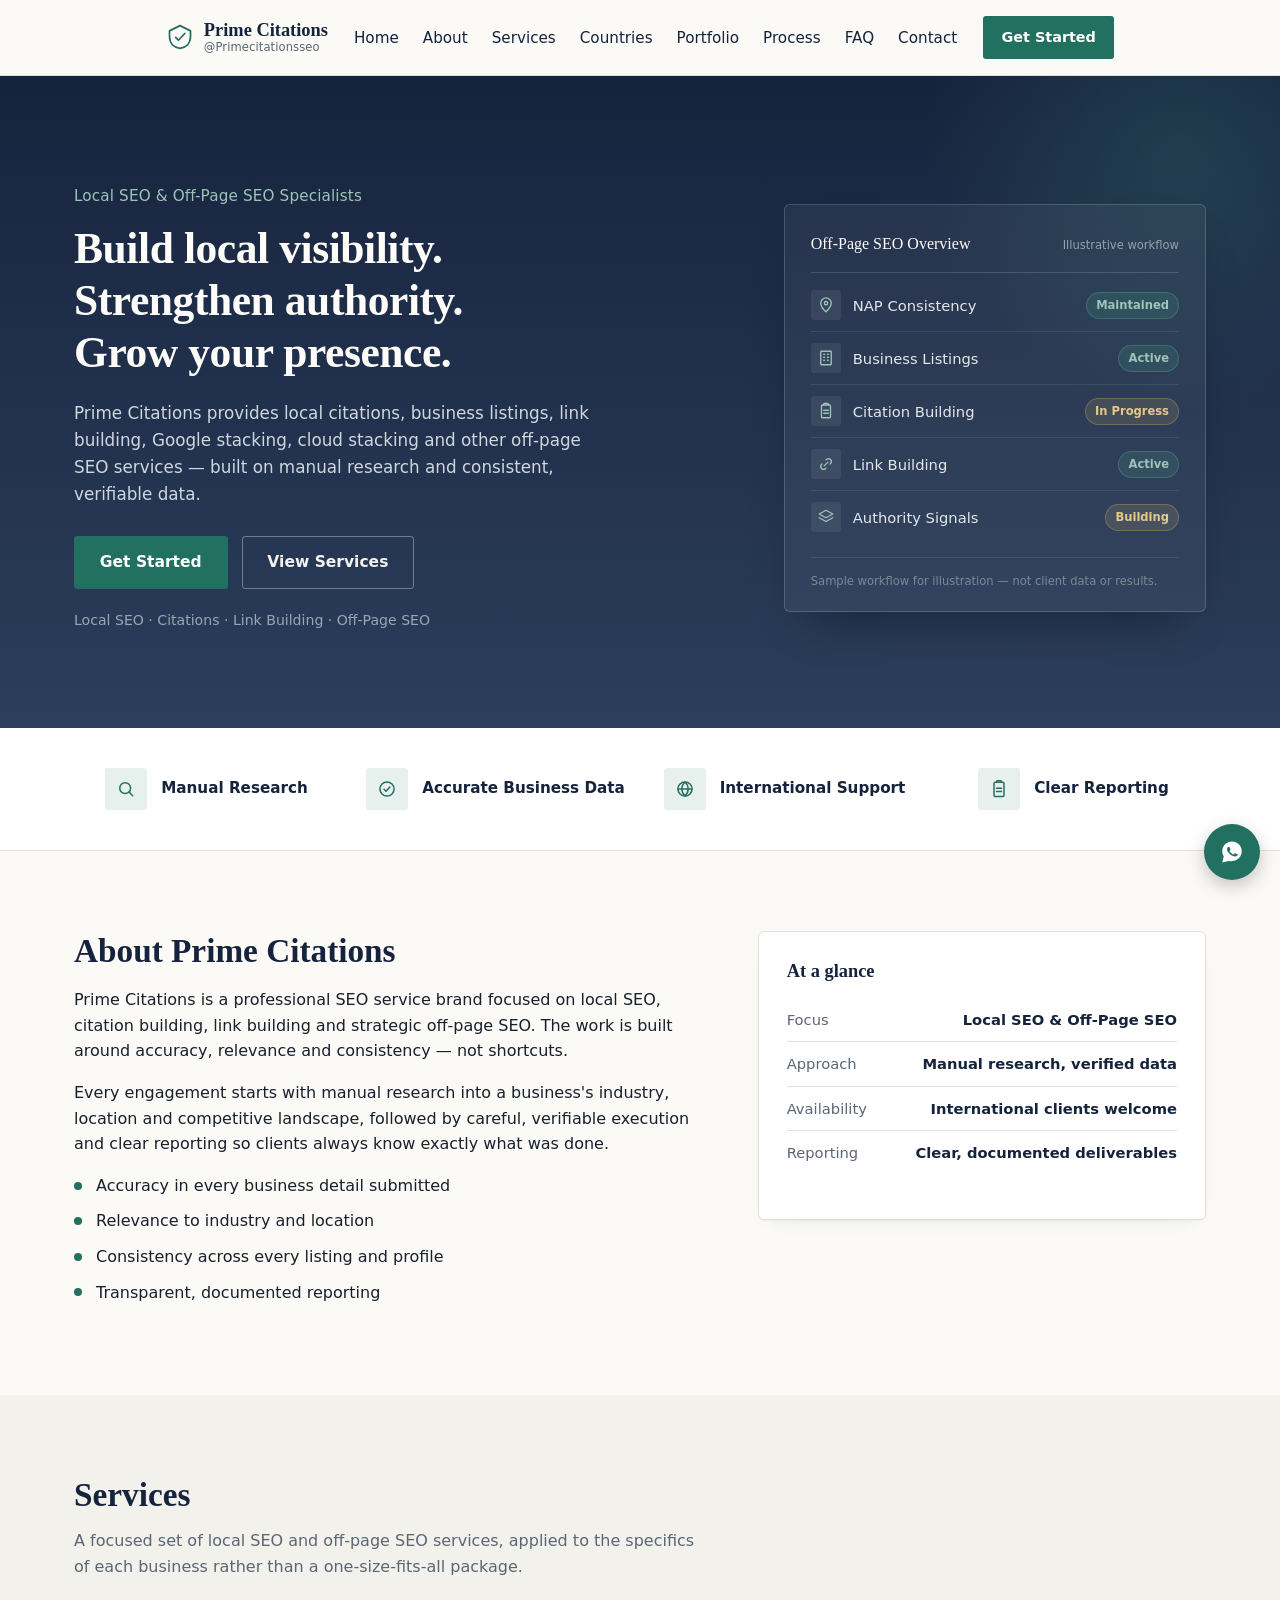
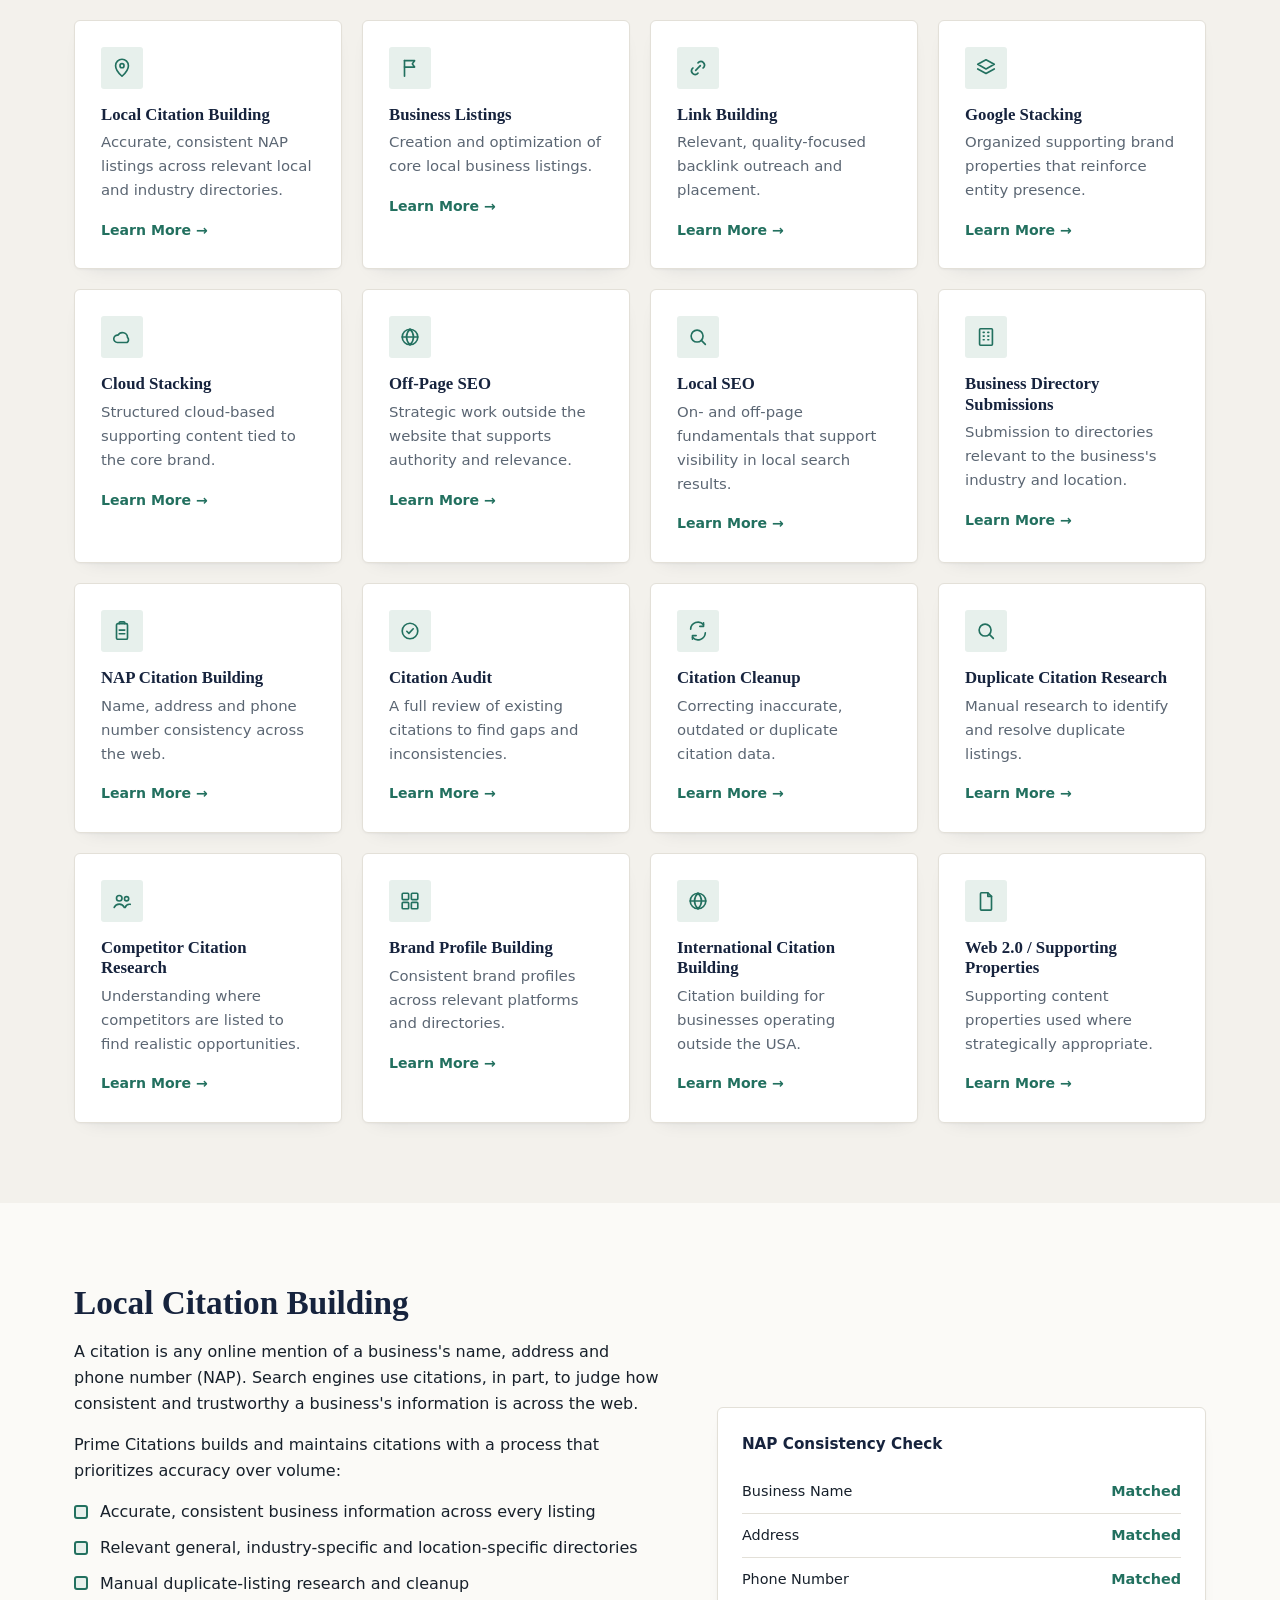
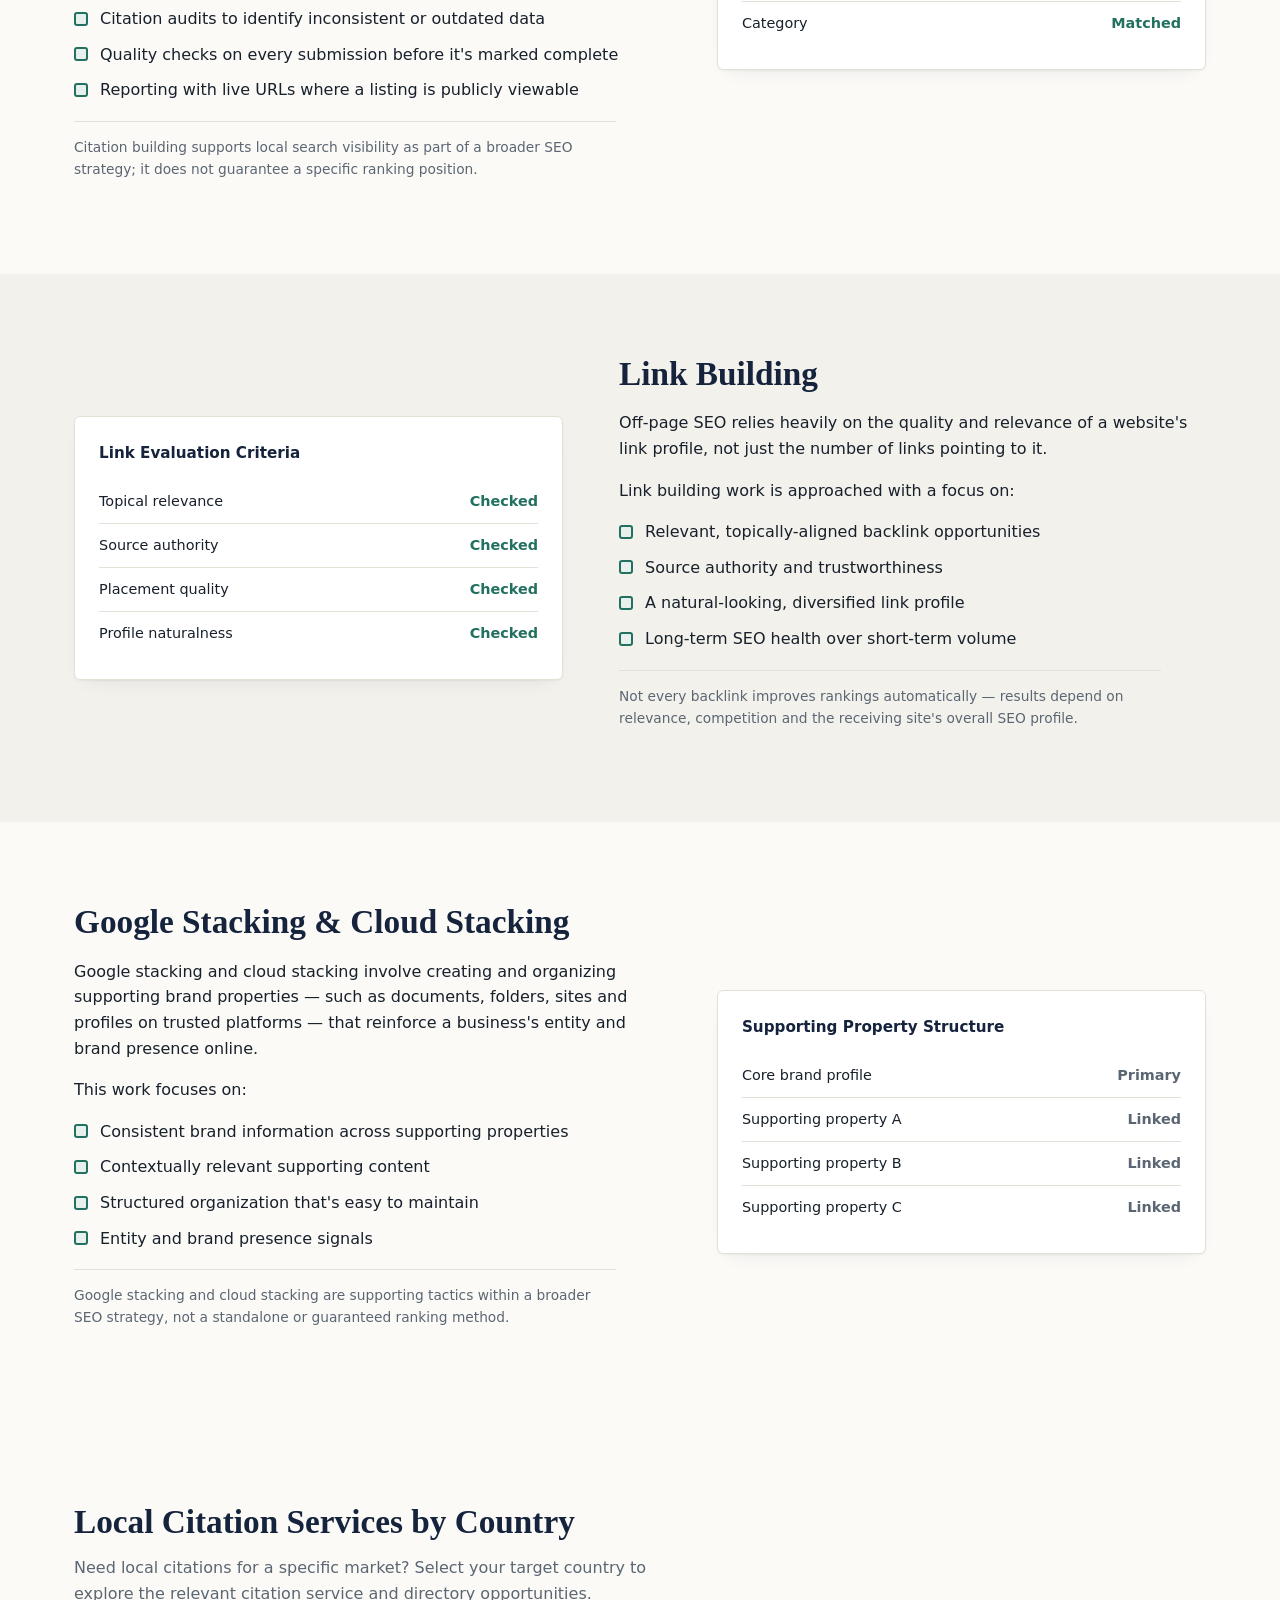
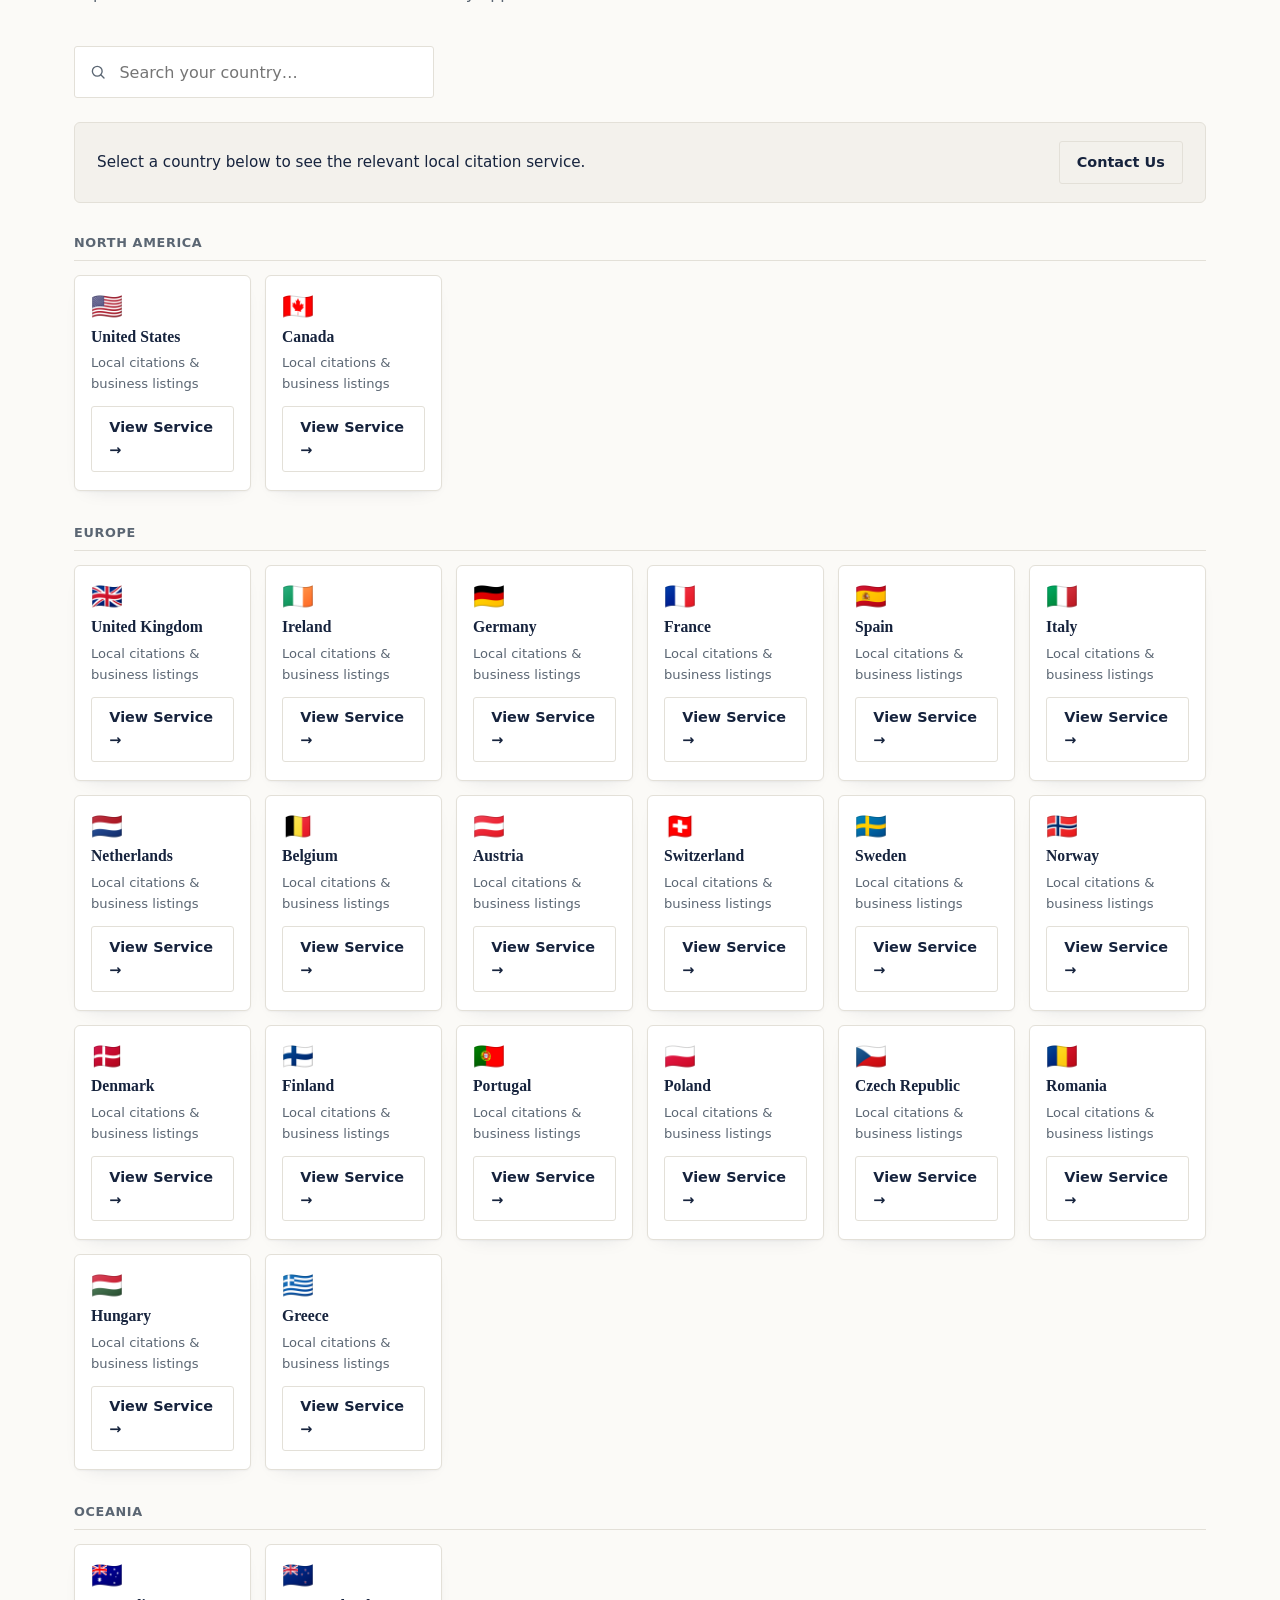
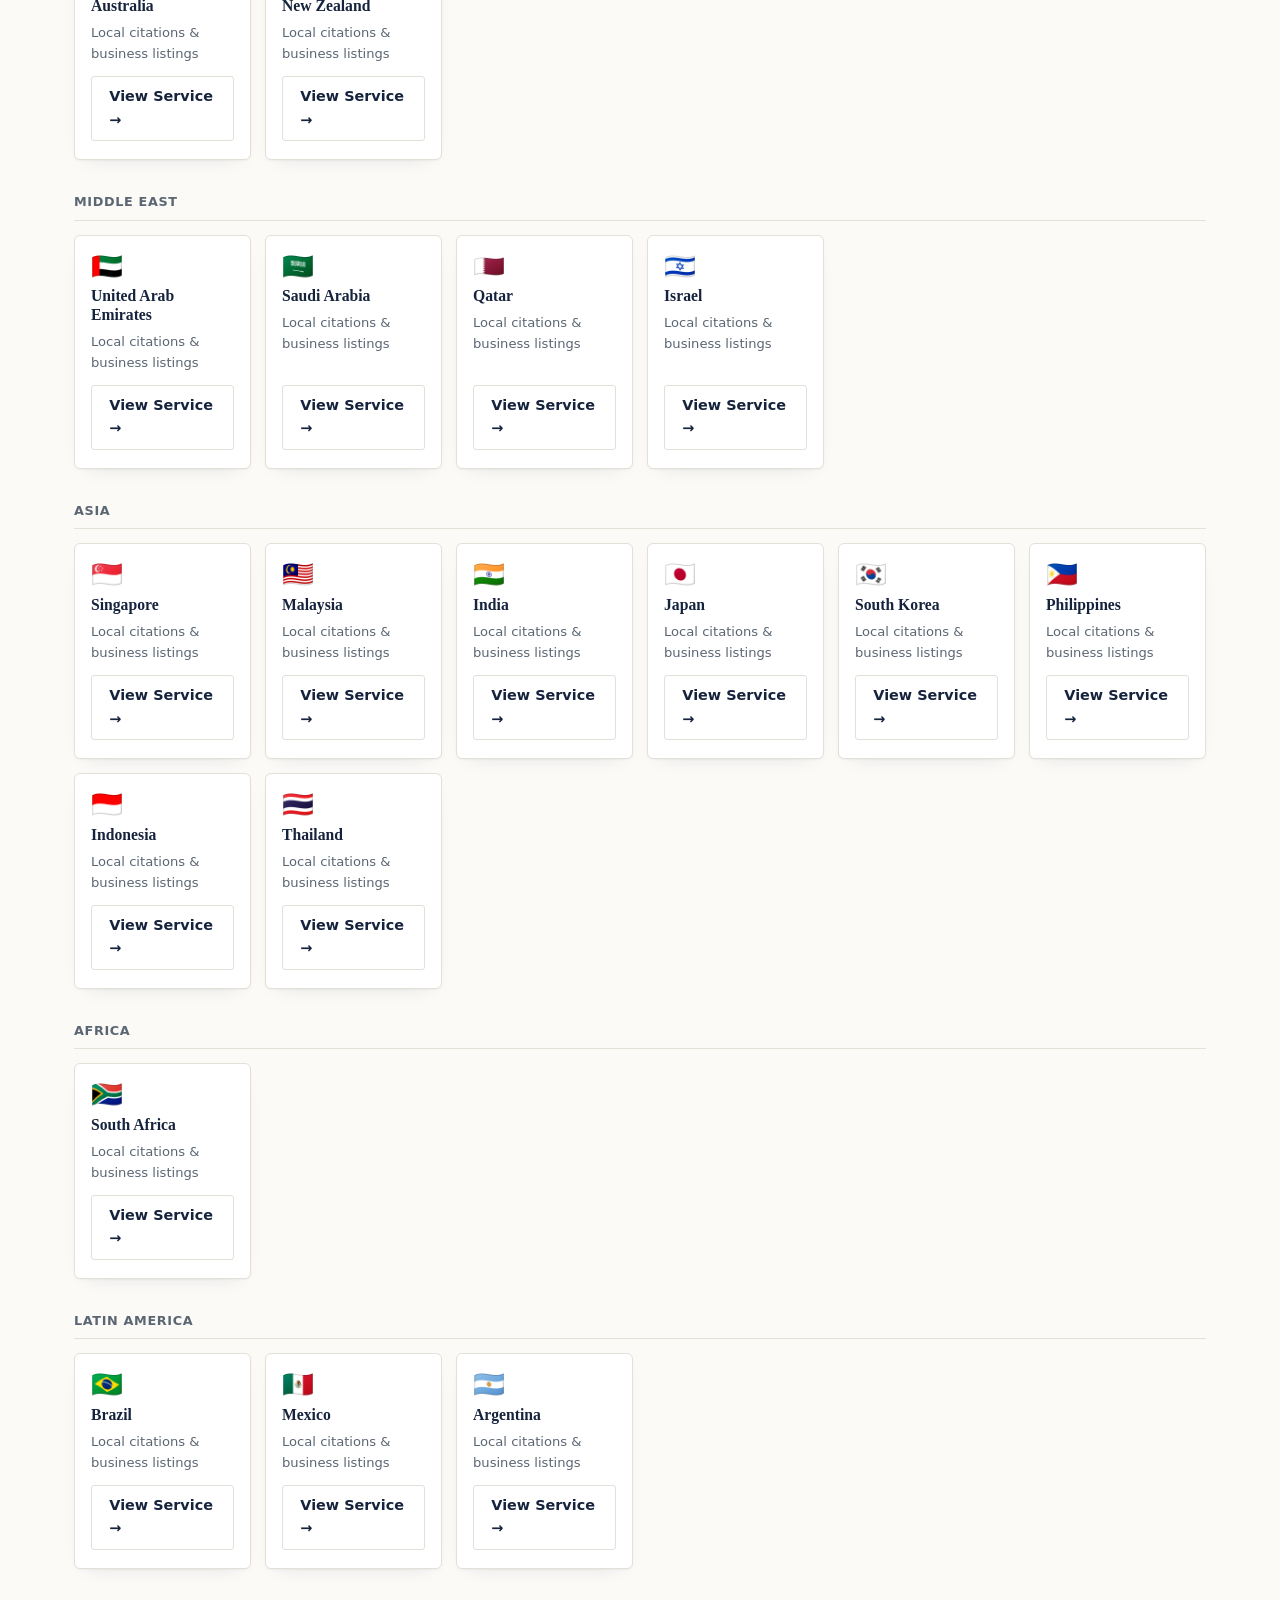
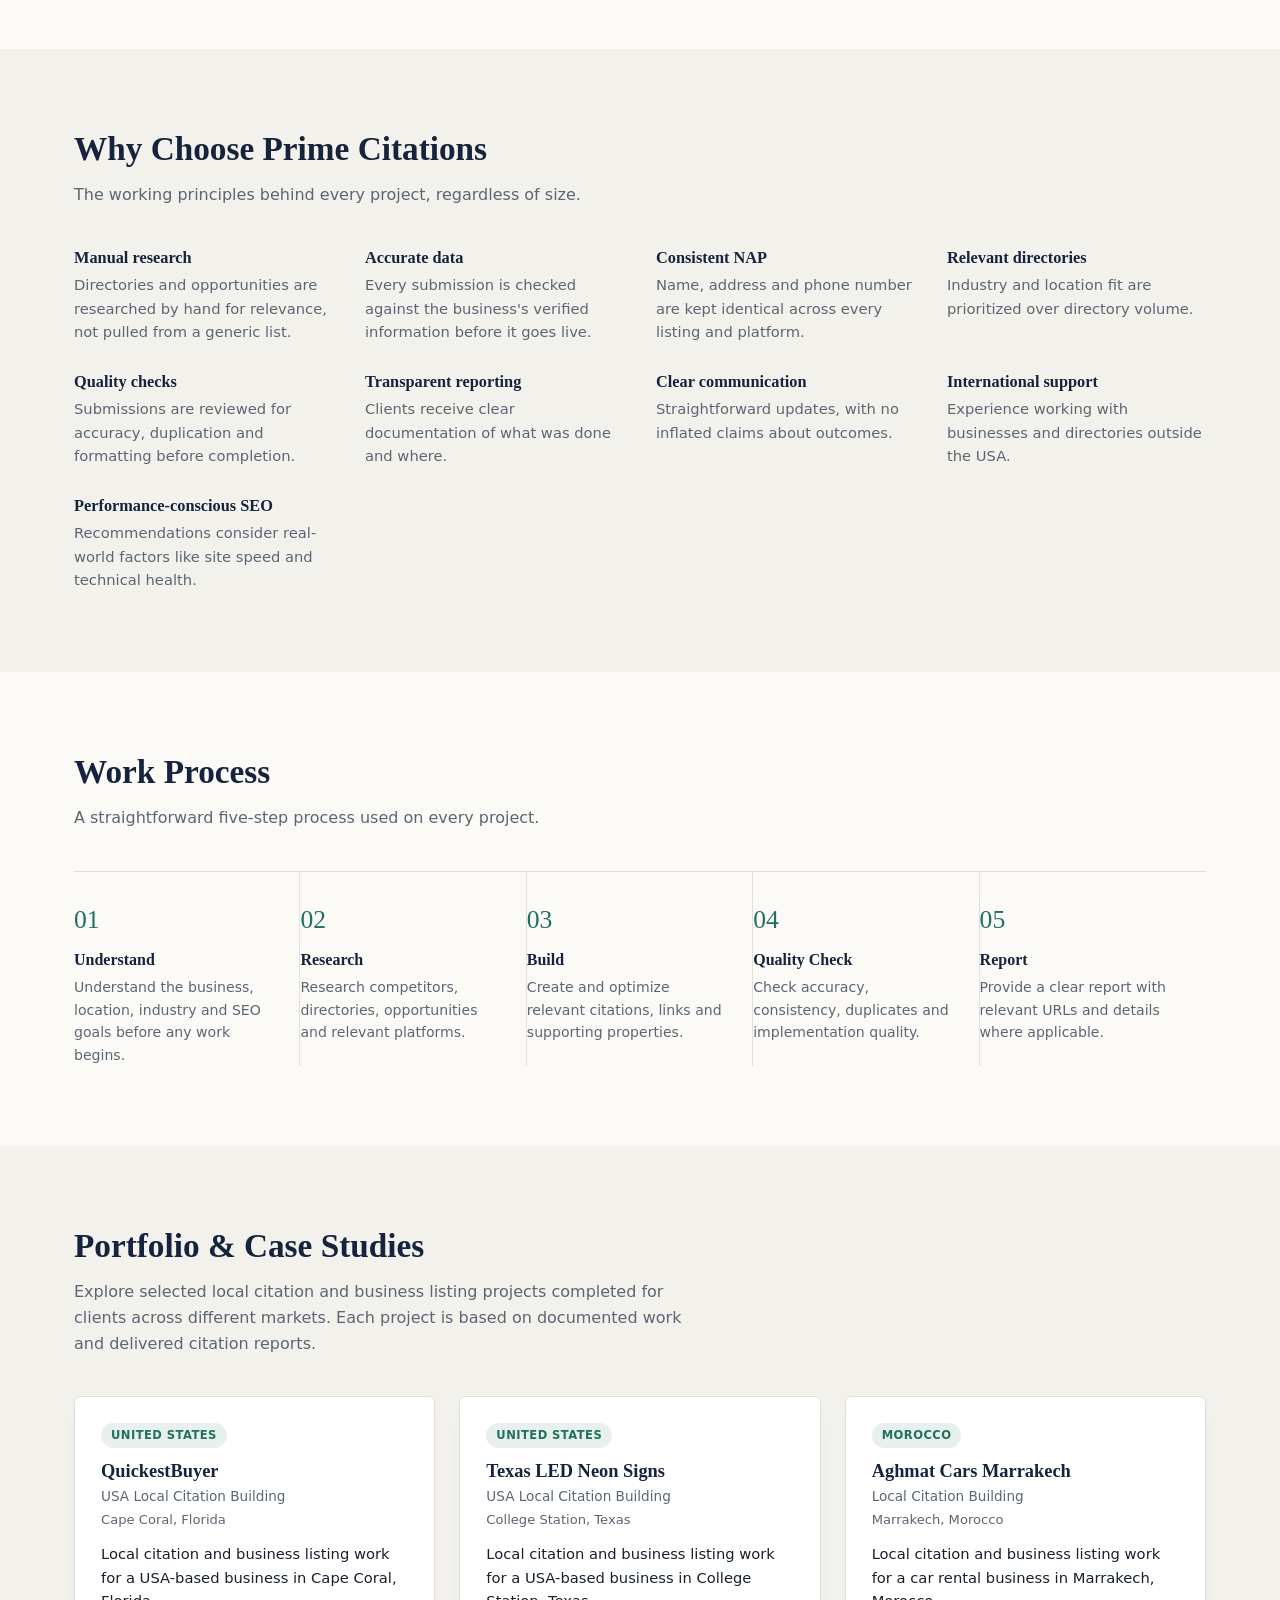
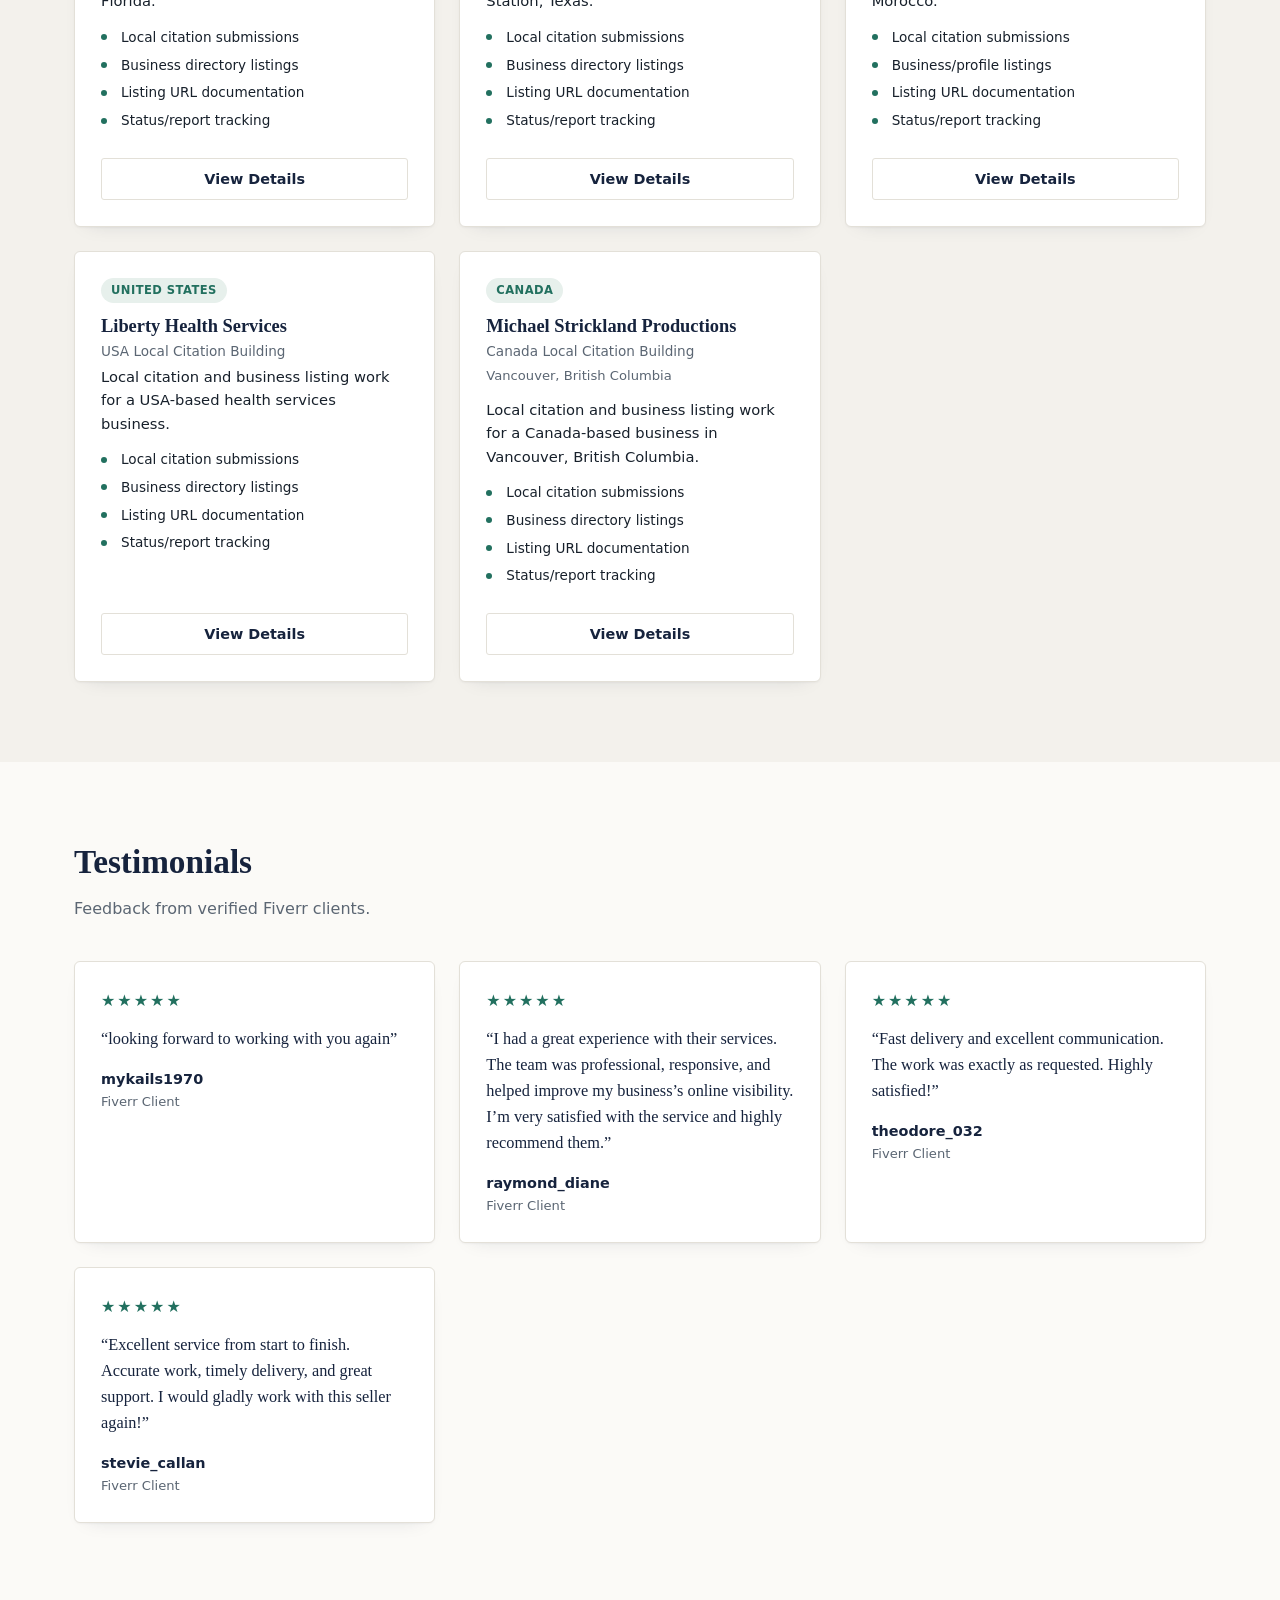
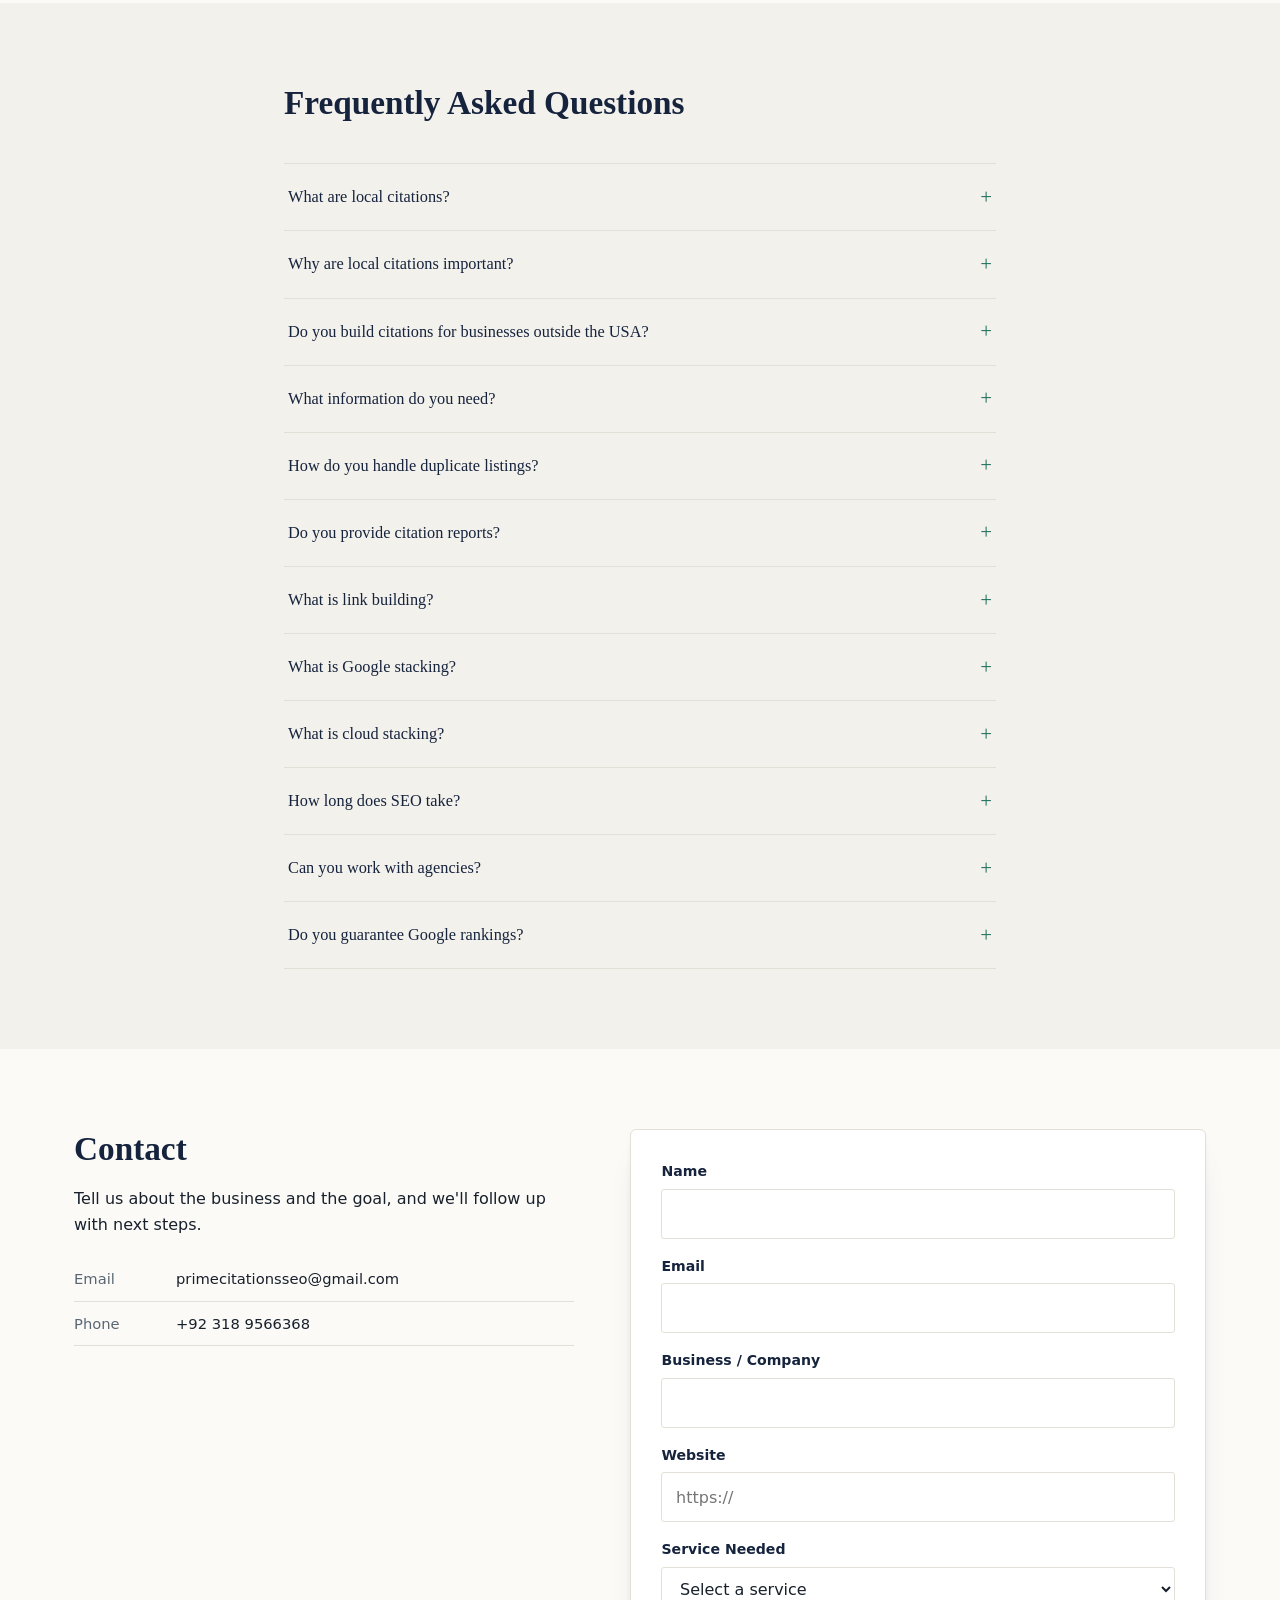
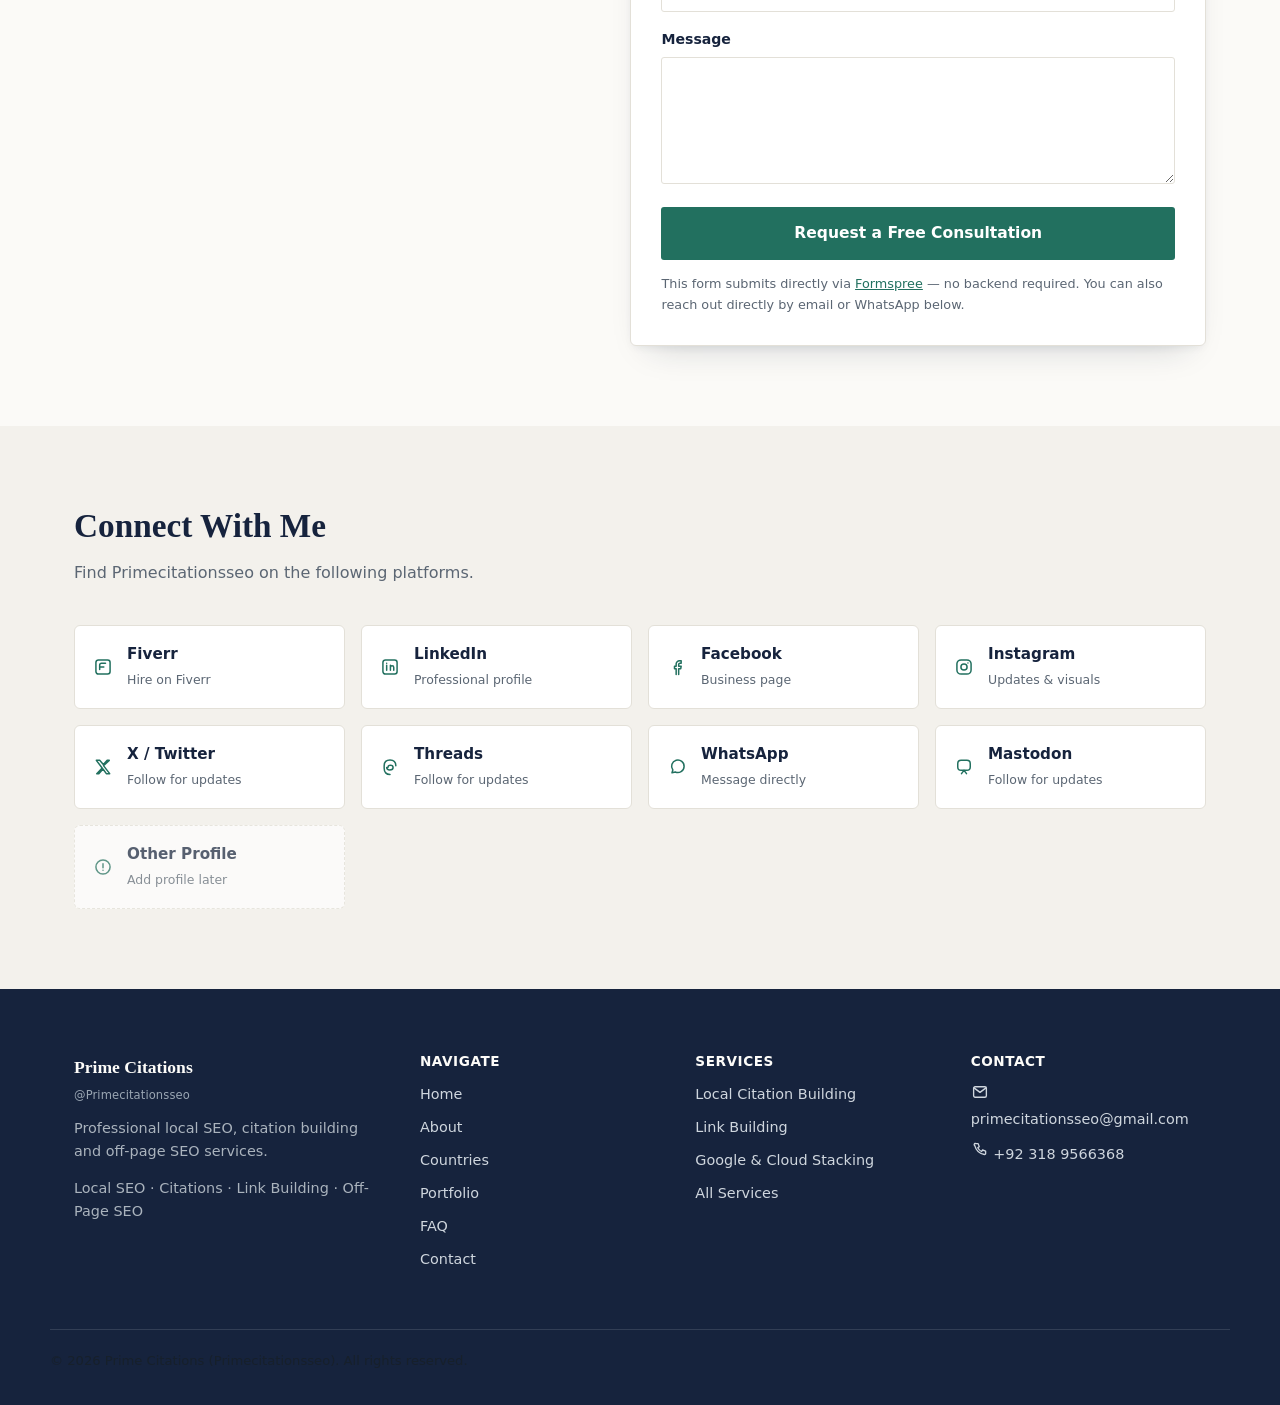
==== commit b3508b6d: "Add files via upload" ====
--- a/index.html
+++ b/index.html
@@ -74,6 +74,7 @@
         <li><a href="#home">Home</a></li>
         <li><a href="#about">About</a></li>
         <li><a href="#services">Services</a></li>
+        <li><a href="#countries">Countries</a></li>
         <li><a href="#portfolio">Portfolio</a></li>
         <li><a href="#process">Process</a></li>
         <li><a href="#faq">FAQ</a></li>
@@ -284,6 +285,31 @@
     </div>
   </section>
 
+  <!-- LOCAL CITATION SERVICES BY COUNTRY -->
+  <section class="section" id="countries">
+    <div class="container">
+      <div class="section-head">
+        <h2>Local Citation Services by Country</h2>
+        <p>Need local citations for a specific market? Select your target country to explore the relevant citation service and directory opportunities.</p>
+      </div>
+
+      <div class="country-toolbar">
+        <label class="country-search-wrap" for="country-search">
+          <svg viewBox="0 0 24 24" fill="none" stroke="currentColor" stroke-width="1.8" stroke-linecap="round" stroke-linejoin="round" width="18" height="18" aria-hidden="true"><circle cx="11" cy="11" r="6.5"/><path d="M20 20l-4.3-4.3"/></svg>
+          <input type="text" id="country-search" placeholder="Search your country&hellip;" autocomplete="off" aria-label="Search for a country">
+        </label>
+      </div>
+
+      <div class="country-selected-panel" id="country-selected-panel">
+        <p id="country-selected-message">Select a country below to see the relevant local citation service.</p>
+        <a href="#contact" class="btn btn-outline btn-sm" id="country-selected-cta">Contact Us</a>
+      </div>
+
+      <div id="country-groups"><!-- populated by script.js --></div>
+      <p class="country-empty" id="country-empty" hidden>No countries match your search. Try a different name, or <a href="#contact">contact us</a> about your market.</p>
+    </div>
+  </section>
+
   <!-- WHY CHOOSE US -->
   <section class="section section-alt" id="why-choose-us">
     <div class="container">
@@ -357,18 +383,26 @@
     <div class="container">
       <div class="section-head">
         <h2>Portfolio &amp; Case Studies</h2>
-        <p>Detailed case studies are prepared for each client individually and published here once available.</p>
+        <p>Explore selected local citation and business listing projects completed for clients across different markets. Each project is based on documented work and delivered citation reports.</p>
       </div>
       <div class="portfolio-grid" id="portfolio-grid"><!-- populated by script.js --></div>
     </div>
   </section>
+
+  <!-- PORTFOLIO PROJECT DETAILS MODAL -->
+  <div class="modal-overlay" id="portfolio-modal-overlay" hidden>
+    <div class="modal-panel" role="dialog" aria-modal="true" aria-labelledby="portfolio-modal-title" id="portfolio-modal-panel">
+      <button type="button" class="modal-close" id="portfolio-modal-close" aria-label="Close project details">&times;</button>
+      <div id="portfolio-modal-body"><!-- populated by script.js --></div>
+    </div>
+  </div>
 
   <!-- TESTIMONIALS -->
   <section class="section" id="testimonials">
     <div class="container">
       <div class="section-head">
         <h2>Testimonials</h2>
-        <p>Client feedback is shared here once verified.</p>
+        <p>Feedback from verified Fiverr clients.</p>
       </div>
       <div class="testimonial-grid" id="testimonial-grid"><!-- populated by script.js --></div>
     </div>
@@ -459,6 +493,7 @@
       <ul>
         <li><a href="#home">Home</a></li>
         <li><a href="#about">About</a></li>
+        <li><a href="#countries">Countries</a></li>
         <li><a href="#portfolio">Portfolio</a></li>
         <li><a href="#faq">FAQ</a></li>
         <li><a href="#contact">Contact</a></li>
--- a/style.css
+++ b/style.css
@@ -162,7 +162,7 @@
 .brand-name { font-family: var(--font-display); font-weight: 600; font-size: 1.15rem; color: var(--primary); }
 .brand-username { font-size: 0.72rem; color: var(--muted); letter-spacing: 0.01em; }
 
-.main-nav ul { display: flex; gap: 28px; }
+.main-nav ul { display: flex; gap: 20px; }
 .main-nav a {
   font-size: 0.95rem;
   color: var(--primary);
@@ -454,6 +454,96 @@
 .visual-tag { color: var(--muted); font-weight: 600; }
 
 /* =========================================================
+   COUNTRIES (Local Citation Services by Country)
+   ========================================================= */
+.country-toolbar {
+  display: flex;
+  justify-content: flex-start;
+  margin-bottom: 24px;
+}
+.country-search-wrap {
+  display: flex;
+  align-items: center;
+  gap: 10px;
+  width: 100%;
+  max-width: 360px;
+  padding: 0.7em 0.9em;
+  background: var(--surface);
+  border: 1px solid var(--border);
+  border-radius: var(--radius-sm);
+  color: var(--muted);
+}
+.country-search-wrap:focus-within { border-color: var(--accent); }
+.country-search-wrap input {
+  flex: 1;
+  border: none;
+  outline: none;
+  background: transparent;
+  font: inherit;
+  color: var(--text);
+}
+
+.country-selected-panel {
+  display: flex;
+  flex-wrap: wrap;
+  align-items: center;
+  justify-content: space-between;
+  gap: 16px;
+  background: var(--surface-alt);
+  border: 1px solid var(--border);
+  border-radius: var(--radius-md);
+  padding: 18px 22px;
+  margin-bottom: 32px;
+}
+.country-selected-panel p {
+  margin: 0;
+  color: var(--primary);
+  font-size: 0.95rem;
+  max-width: 56ch;
+}
+.country-selected-panel .btn { flex-shrink: 0; }
+
+.country-region { margin-bottom: 34px; }
+.country-region:last-child { margin-bottom: 0; }
+.country-region-title {
+  font-size: 0.8rem;
+  text-transform: uppercase;
+  letter-spacing: 0.05em;
+  color: var(--muted);
+  font-family: var(--font-body);
+  font-weight: 600;
+  margin: 0 0 14px;
+  padding-bottom: 10px;
+  border-bottom: 1px solid var(--border);
+}
+
+.country-grid {
+  display: grid;
+  grid-template-columns: repeat(auto-fill, minmax(160px, 1fr));
+  gap: 14px;
+}
+.country-card {
+  display: flex;
+  flex-direction: column;
+  align-items: flex-start;
+  gap: 6px;
+  background: var(--surface);
+  border: 1px solid var(--border);
+  border-radius: var(--radius-md);
+  padding: 18px 16px;
+  box-shadow: var(--shadow-sm);
+  transition: border-color 0.18s ease, transform 0.18s ease, box-shadow 0.18s ease;
+}
+.country-card:hover { border-color: var(--accent); transform: translateY(-2px); box-shadow: var(--shadow-md); }
+.country-flag { font-size: 1.6rem; line-height: 1; }
+.country-name { font-size: 0.98rem; margin: 2px 0 0; }
+.country-desc { font-size: 0.82rem; color: var(--muted); margin: 0 0 6px; }
+.country-cta { margin-top: auto; width: 100%; justify-content: center; }
+.country-cta[data-placeholder="true"] { opacity: 0.75; border-style: dashed; cursor: pointer; }
+
+.country-empty { color: var(--muted); font-size: 0.92rem; text-align: center; padding: 24px 0 0; }
+
+/* =========================================================
    WHY CHOOSE US
    ========================================================= */
 .why-grid {
@@ -497,6 +587,8 @@
   gap: 24px;
 }
 .portfolio-card {
+  display: flex;
+  flex-direction: column;
   background: var(--surface);
   border: 1px solid var(--border);
   border-radius: var(--radius-md);
@@ -505,20 +597,95 @@
   transition: box-shadow 0.18s ease, transform 0.18s ease;
 }
 .portfolio-card:hover { box-shadow: var(--shadow-md); transform: translateY(-2px); }
-.portfolio-card h3 { margin-bottom: 4px; }
-.portfolio-meta { color: var(--muted); font-size: 0.85rem; margin-bottom: 16px; }
-.portfolio-field { margin-bottom: 10px; }
-.portfolio-field-label { display: block; font-size: 0.75rem; text-transform: uppercase; letter-spacing: 0.04em; color: var(--muted); margin-bottom: 2px; }
-.portfolio-field-value { font-size: 0.92rem; margin: 0; }
-.portfolio-placeholder-badge {
+.portfolio-card h3 { margin: 2px 0 4px; }
+.portfolio-market {
   display: inline-block;
+  align-self: flex-start;
   font-size: 0.72rem;
+  font-weight: 600;
+  letter-spacing: 0.04em;
+  text-transform: uppercase;
+  color: var(--accent);
+  background: var(--accent-soft);
+  padding: 3px 10px;
+  border-radius: 999px;
+  margin-bottom: 10px;
+}
+.portfolio-service { color: var(--muted); font-size: 0.85rem; margin: 0 0 2px; }
+.portfolio-location { color: var(--muted); font-size: 0.82rem; margin: 0 0 12px; }
+.portfolio-desc { font-size: 0.92rem; margin: 0 0 14px; }
+.portfolio-deliverables { list-style: none; margin: 0 0 20px; padding: 0; }
+.portfolio-deliverables li {
+  position: relative;
+  padding-left: 20px;
+  font-size: 0.85rem;
+  color: var(--text);
+  margin-bottom: 6px;
+}
+.portfolio-deliverables li::before {
+  content: "";
+  position: absolute;
+  left: 0;
+  top: 0.55em;
+  width: 6px;
+  height: 6px;
+  border-radius: 50%;
+  background: var(--accent);
+}
+.portfolio-details-btn { width: 100%; justify-content: center; margin-top: auto; }
+
+/* Portfolio project details modal */
+.modal-overlay {
+  position: fixed;
+  inset: 0;
+  z-index: 220;
+  background: rgba(22, 35, 61, 0.55);
+  display: flex;
+  align-items: center;
+  justify-content: center;
+  padding: 24px;
+}
+.modal-overlay[hidden] { display: none; }
+body.modal-open { overflow: hidden; }
+.modal-panel {
+  position: relative;
+  background: var(--surface);
+  border-radius: var(--radius-md);
+  box-shadow: var(--shadow-md);
+  width: 100%;
+  max-width: 560px;
+  max-height: 85vh;
+  overflow-y: auto;
+  padding: 36px 30px 30px;
+}
+.modal-close {
+  position: absolute;
+  top: 14px;
+  right: 14px;
+  width: 36px;
+  height: 36px;
+  display: flex;
+  align-items: center;
+  justify-content: center;
+  background: transparent;
+  border: 1px solid var(--border);
+  border-radius: var(--radius-sm);
+  color: var(--primary);
+  font-size: 1.3rem;
+  line-height: 1;
+  cursor: pointer;
+}
+.modal-close:hover { border-color: var(--accent); color: var(--accent); }
+.modal-label {
+  font-size: 0.72rem;
+  text-transform: uppercase;
+  letter-spacing: 0.04em;
   color: var(--muted);
-  border: 1px dashed var(--border);
-  padding: 3px 8px;
-  border-radius: var(--radius-sm);
-  margin-top: 6px;
-}
+  margin: 18px 0 4px;
+}
+.modal-label:first-child { margin-top: 0; }
+.modal-title { margin: 0; }
+.modal-value { font-size: 0.94rem; margin: 0; color: var(--text); }
 
 /* =========================================================
    TESTIMONIALS
@@ -528,6 +695,17 @@
   grid-template-columns: repeat(auto-fill, minmax(280px, 1fr));
   gap: 24px;
 }
+.testimonial-card {
+  background: var(--surface);
+  border: 1px solid var(--border);
+  border-radius: var(--radius-md);
+  padding: 26px;
+  box-shadow: var(--shadow-sm);
+}
+.testimonial-stars { color: var(--accent); font-size: 1rem; letter-spacing: 2px; margin-bottom: 12px; }
+.testimonial-quote { font-family: var(--font-display); font-size: 1.02rem; color: var(--primary); margin-bottom: 16px; }
+.testimonial-name { font-weight: 600; font-size: 0.9rem; color: var(--primary); margin: 0; }
+.testimonial-role { color: var(--muted); font-size: 0.82rem; margin: 0; }
 .coming-soon-panel {
   grid-column: 1 / -1;
   display: flex;
@@ -699,6 +877,11 @@
    ========================================================= */
 @media (max-width: 1280px) {
   .hero h1 { max-width: 18ch; }
+}
+
+@media (max-width: 1100px) {
+  .main-nav ul { gap: 15px; }
+  .main-nav a { font-size: 0.9rem; }
 }
 
 @media (max-width: 980px) {
@@ -742,4 +925,6 @@
   .hero { padding: 60px 0 48px; }
   .hero h1 { max-width: 100%; font-size: clamp(1.85rem, 7.6vw, 2.3rem); }
   .hero-actions .btn { flex: 1 1 auto; text-align: center; }
-}
+  .modal-panel { padding: 32px 20px 24px; }
+  .modal-overlay { padding: 16px; }
+}
